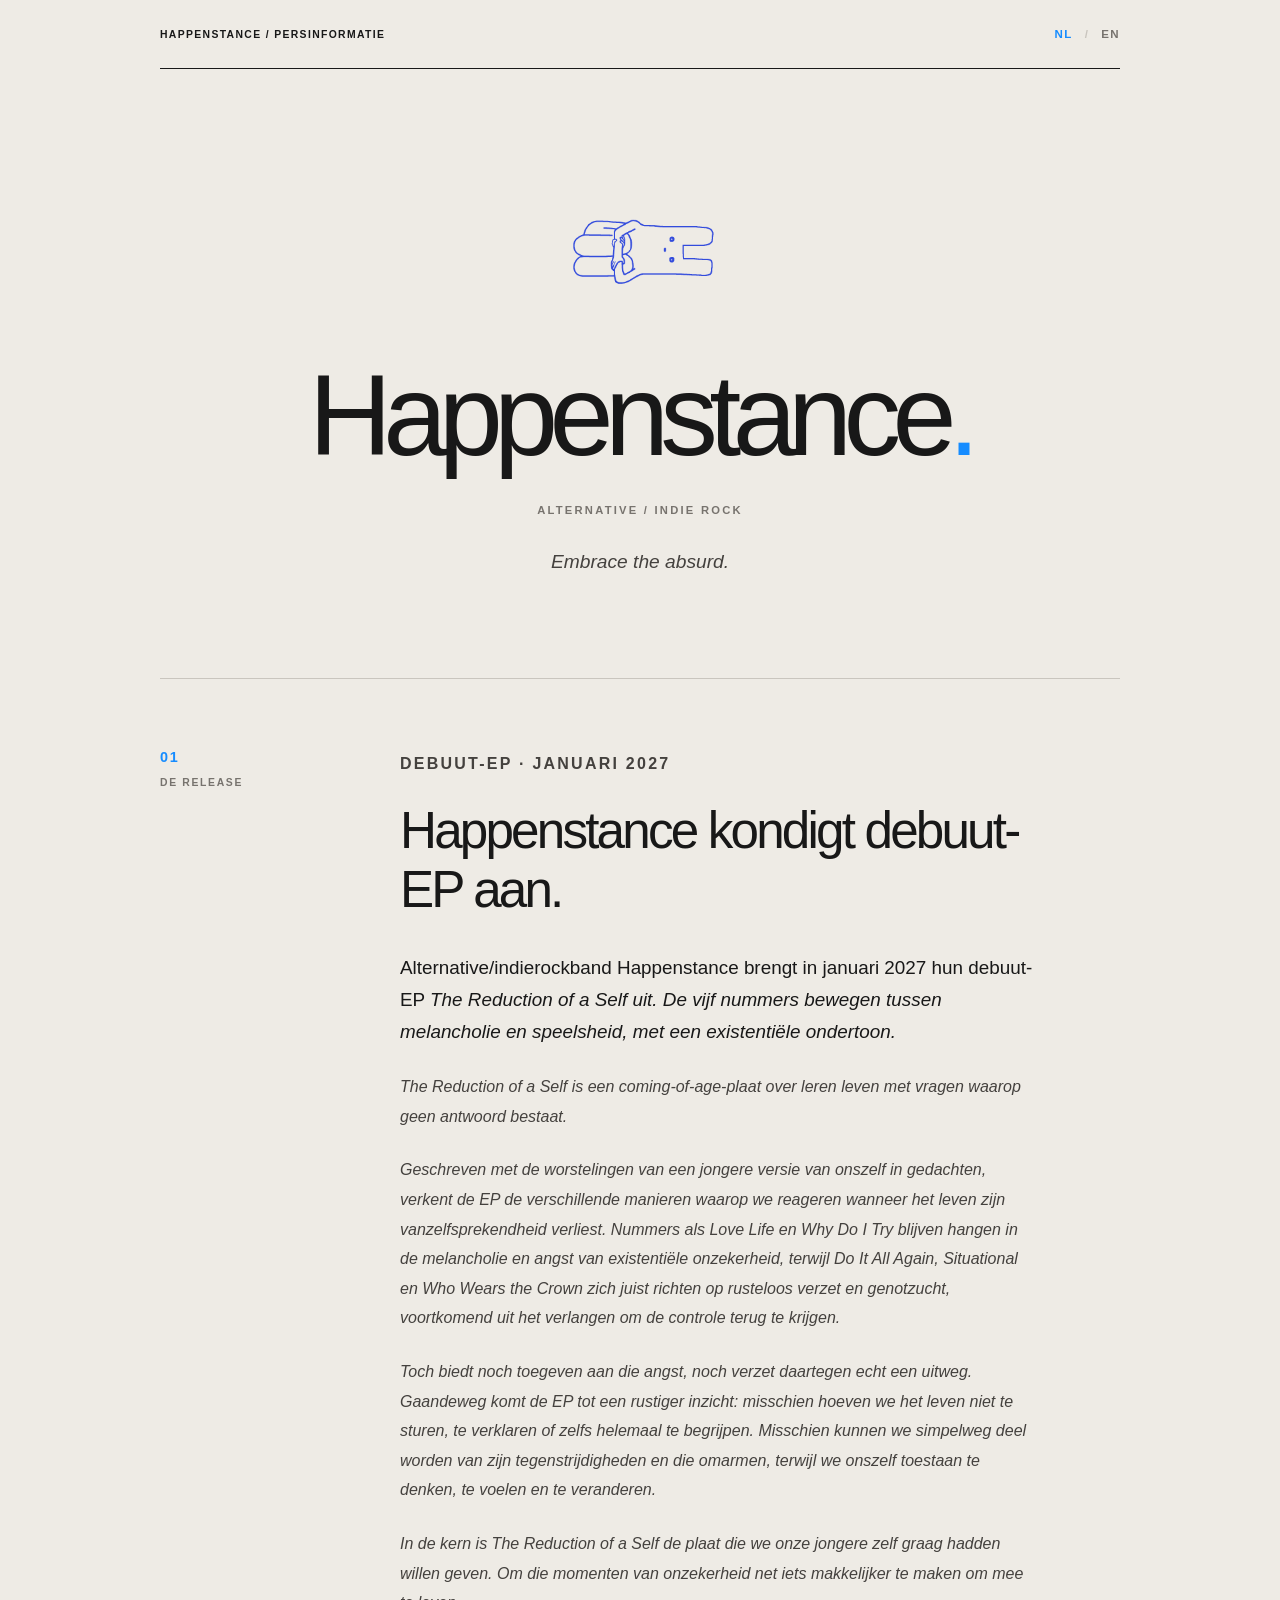
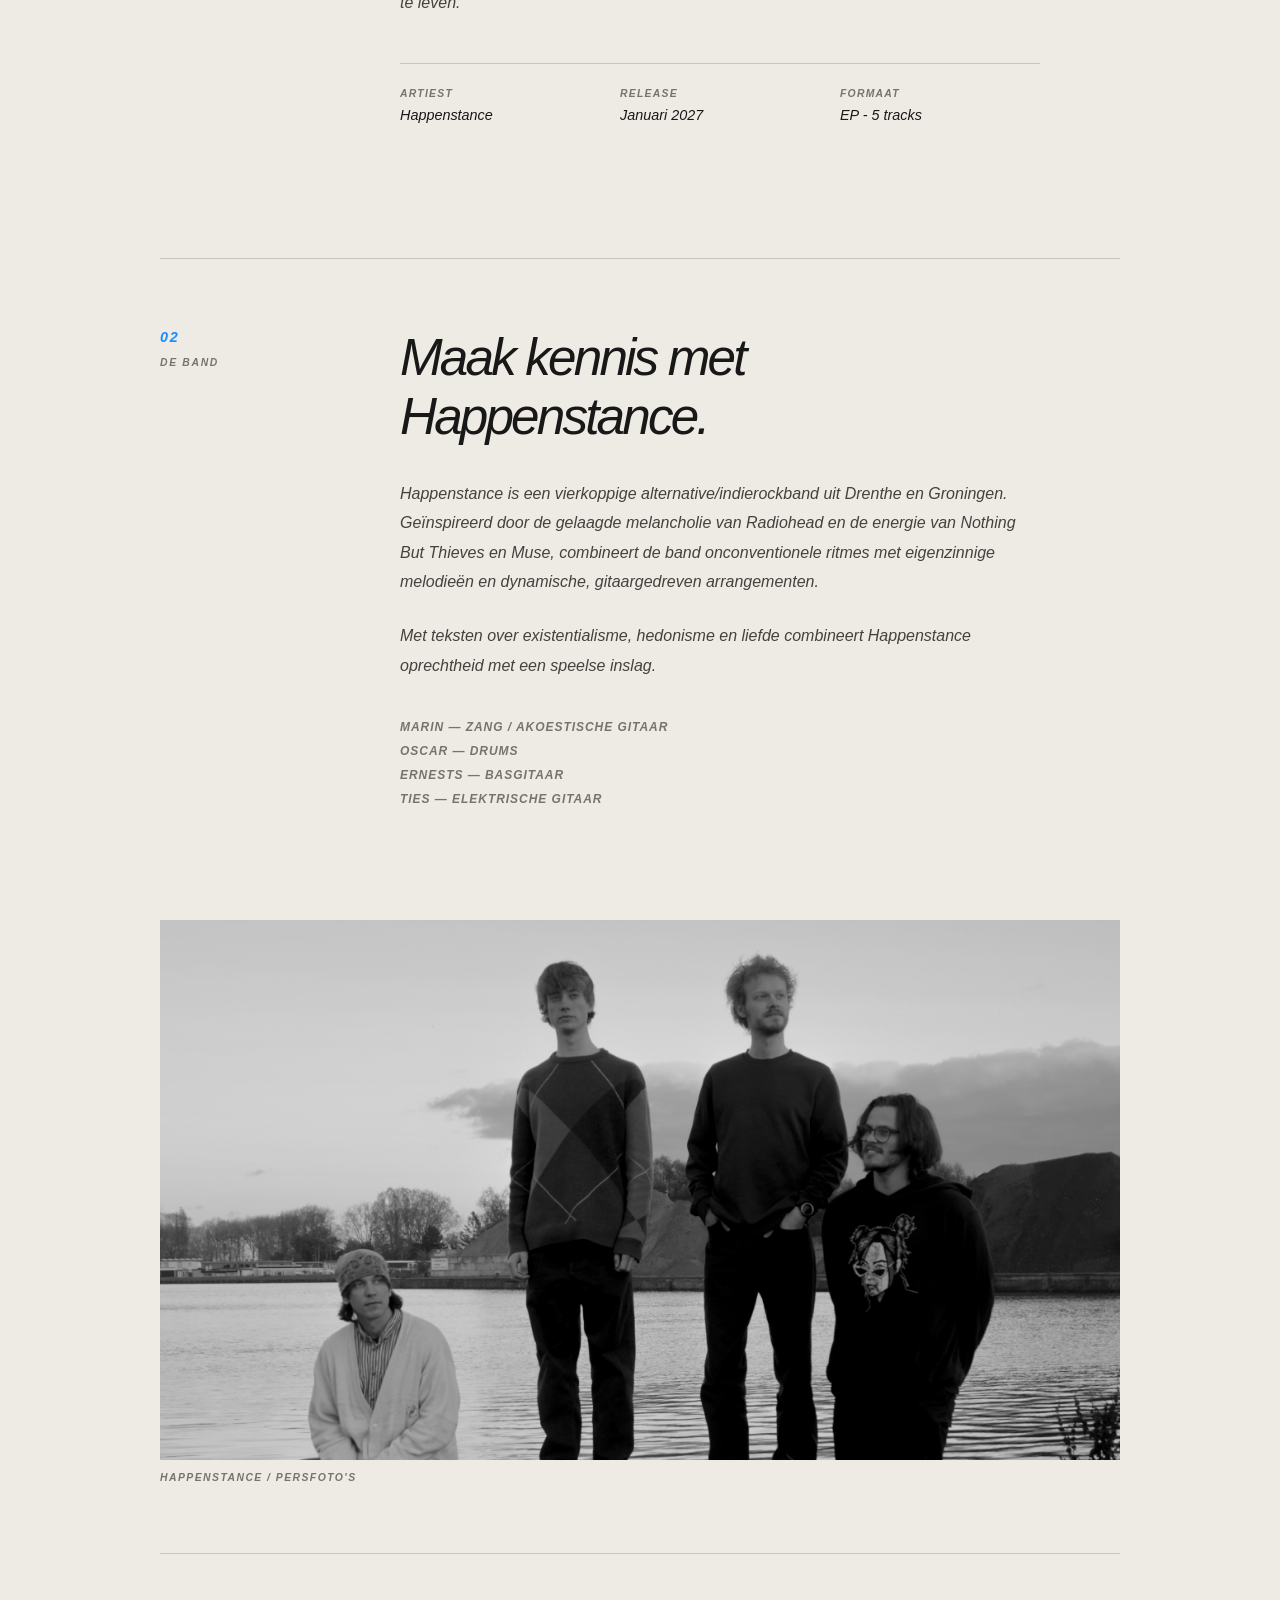
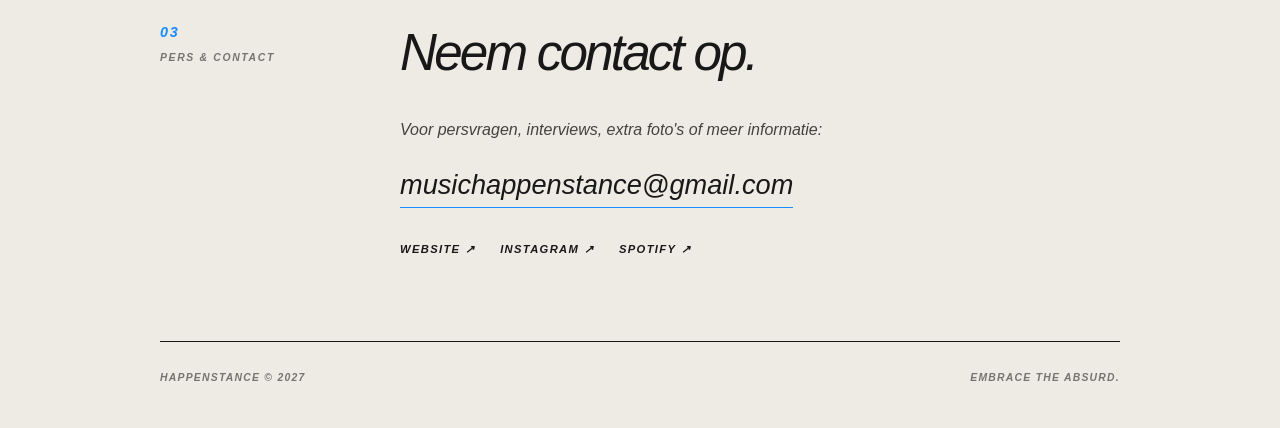
==== EPK/index.html @ 8ff41bfc "added EPKs" ====
<!DOCTYPE html>
<html lang="nl">
<head>
    <meta charset="UTF-8">
    <meta name="viewport" content="width=device-width, initial-scale=1">
    <meta name="robots" content="noindex, nofollow">
    <meta name="theme-color" content="#eeebe5">

    <title>Happenstance — Press Kit</title>
    <meta name="description"
          content="Press information for Happenstance's upcoming EP.">

    <link rel="stylesheet" href="../static/css/epk.css">
</head>

<body>
    <main class="press-sheet">

        <!-- Masthead -->
        <header class="masthead">
            <span>HAPPENSTANCE / PERSINFORMATIE</span>
            
            <nav class="language-switch" aria-label="Taal kiezen">
                <a href="index.html" lang="nl"
                class="active" aria-current="page">NL</a>
                <span class="language-divider">/</span>
                <a href="en/index.html" lang="en">EN</a>
            </nav>
        </header>


        <!-- Identity -->
        <section class="identity">
            <img
                class="bunny-logo"
                src="../images/blue_bunny_transparent.png"
                alt="Happenstance blue bunny logo"
            >

            <h1>Happenstance<span>.</span></h1>

            <p class="identity-subtitle">
                ALTERNATIVE / INDIE ROCK
            </p>

            <p class="identity-tagline">
                Embrace the absurd.
            </p>
        </section>

        <!-- Release -->
        <section class="press-section">
            <div class="section-marker">
                <span>01</span>
                <span>DE RELEASE</span>
            </div>

            <div class="section-copy">
                <p class="eyebrow">DEBUUT-EP · JANUARI 2027</p>

                <h2>Happenstance kondigt debuut-EP aan.</h2>

                <p class="lead">
                    Alternative/indierockband Happenstance brengt 
                    in januari 2027 hun debuut-EP <em>The Reduction of a Self<em> uit. 
                    De vijf nummers bewegen tussen melancholie en speelsheid, 
                    met een existentiële ondertoon.
                </p>
                                
                <p>
                    <em>The Reduction of a Self</em> is een coming-of-age-plaat
                    over leren leven met vragen waarop geen antwoord bestaat.
                </p>

                <p>
                    Geschreven met de worstelingen van een jongere versie van
                    onszelf in gedachten, verkent de EP de verschillende manieren
                    waarop we reageren wanneer het leven zijn vanzelfsprekendheid
                    verliest. Nummers als <em>Love Life</em> en <em>Why Do I Try</em> 
                    blijven hangen in de melancholie en angst van existentiële onzekerheid, 
                    terwijl <em>Do It All Again</em>, <em>Situational</em> en <em>Who Wears the Crown</em> 
                    zich juist richten op rusteloos verzet en genotzucht, voortkomend uit
                    het verlangen om de controle terug te krijgen.
                </p>

                <p>
                    Toch biedt noch toegeven aan die angst, noch verzet daartegen 
                    echt een uitweg. Gaandeweg komt de EP tot een
                    rustiger inzicht: misschien hoeven we het leven niet
                    te sturen, te verklaren of zelfs helemaal te begrijpen.
                    Misschien kunnen we simpelweg deel worden van zijn
                    tegenstrijdigheden en die omarmen, terwijl we onszelf
                    toestaan te denken, te voelen en te veranderen.
                </p>

                <p>
                    In de kern is <em>The Reduction of a Self</em> de plaat
                    die we onze jongere zelf graag hadden willen geven.
                    Om die momenten van onzekerheid net iets makkelijker
                    te maken om mee te leven.
                </p>

                <div class="release-details">
                    <div>
                        <span>ARTIEST</span>
                        <strong>Happenstance</strong>
                    </div>

                    <div>
                        <span>RELEASE</span>
                        <strong>Januari 2027</strong>
                    </div>

                    <div>
                        <span>FORMAAT</span>
                        <strong>EP - 5 tracks</strong>
                    </div>
                </div>
            </div>
        </section>

        <!-- Band -->
        <section class="press-section">
            <div class="section-marker">
                <span>02</span>
                <span>DE BAND</span>
            </div>

            <div class="section-copy">
                <h2>Maak kennis met Happenstance.</h2>

                <p>
                    Happenstance is een vierkoppige alternative/indierockband
                    uit Drenthe en Groningen. Geïnspireerd door de gelaagde
                    melancholie van Radiohead en de energie van Nothing But
                    Thieves en Muse, combineert de band onconventionele ritmes
                    met eigenzinnige melodieën en dynamische, gitaargedreven
                    arrangementen.
                </p>

                <p>
                    Met teksten over existentialisme, hedonisme en liefde
                    combineert Happenstance oprechtheid met een speelse inslag.
                </p>

                <p class="members">
                    MARIN — ZANG / AKOESTISCHE GITAAR<br>
                    OSCAR — DRUMS<br>
                    ERNESTS — BASGITAAR<br>
                    TIES — ELEKTRISCHE GITAAR
                </p>
            </div>
        </section>

        <!-- Band photograph -->
        <figure class="band-photo">
            <img
                src="../images/happenstance_stand.jpg"
                alt="Happenstance band photograph"
                loading="lazy"
            >
            <figcaption>
                HAPPENSTANCE / PERSFOTO'S
            </figcaption>
        </figure>

        <!-- Press & contact -->
        <section class="press-section contact-section">
            <div class="section-marker">
                <span>03</span>
                <span>PERS & CONTACT</span>
            </div>

            <div class="section-copy">
                <h2>Neem contact op.</h2>

                <p>
                    Voor persvragen, interviews, extra foto's
                    of meer informatie:
                </p>

                <a class="email"
                   href="mailto:musichappenstance@gmail.com">
                    musichappenstance@gmail.com
                </a>

                <div class="press-links">
                    <a href="https://happenstance.nl">
                        WEBSITE ↗
                    </a>

                    <a href="https://www.instagram.com/happenstance.music/">
                        INSTAGRAM ↗
                    </a>

                    <a href="https://open.spotify.com/artist/1jsDkZNwyy4KdxAfEmWyUk">
                        SPOTIFY ↗
                    </a>
                </div>
            </div>
        </section>

        <footer class="footer">
            <span>HAPPENSTANCE © 2027</span>
            <span>EMBRACE THE ABSURD.</span>
        </footer>

    </main>
</body>
</html>
---- static/css/epk.css ----
:root {
    --paper: #eeebe5;
    --ink: #181818;
    --body: #44413e;
    --muted: #77736e;
    --rule: #c9c5be;
    --blue: #168cff;
}

* {
    box-sizing: border-box;
}

html {
    background: var(--paper);
}

body {
    margin: 0;
    color: var(--ink);
    background: var(--paper);
    font-family: "Helvetica Neue", Helvetica, Arial, sans-serif;
    font-weight: 400;
    -webkit-font-smoothing: antialiased;
}

a {
    color: inherit;
    text-decoration: none;
}

a:hover {
    color: var(--blue);
}

img {
    display: block;
    max-width: 100%;
}

::selection {
    background: var(--blue);
    color: white;
}

/* Main press sheet */

.press-sheet {
    width: min(100% - 64px, 960px);
    margin: 0 auto;
}

/* Masthead */

.masthead {
    display: flex;
    justify-content: space-between;
    align-items: center;
    gap: 20px;

    padding: 28px 0;

    border-bottom: 1px solid var(--ink);

    font-size: 0.65rem;
    font-weight: 600;
    letter-spacing: 0.13em;
}

/* Identity */

.identity {
    padding: 95px 0 105px;
    text-align: center;
}

.bunny-logo {
    width: 160px;
    height: 160px;
    object-fit: contain;
    margin: 0 auto 28px;
}

.identity h1 {
    margin: 0;
    font-size: clamp(3.5rem, 9vw, 7.5rem);
    font-weight: 300;
    line-height: 1.1;
    letter-spacing: -0.075em;
}

.identity h1 span {
    color: var(--blue);
}

.identity-subtitle {
    margin: 25px 0 0;
    color: var(--muted);
    font-size: 0.7rem;
    font-weight: 600;
    letter-spacing: 0.2em;
}

.separator {
    margin: 0 10px;
    color: var(--blue);
}

.identity-tagline {
    margin: 35px 0 0;
    font-size: 1.2rem;
    font-style: italic;
    color: var(--body);
}

/* Sections */

.press-section {
    display: grid;
    grid-template-columns: 190px minmax(0, 1fr);
    gap: 50px;

    padding: 70px 0 85px;
    border-top: 1px solid var(--rule);
}

.section-marker {
    display: flex;
    flex-direction: column;
    gap: 12px;

    color: var(--muted);
    font-size: 0.65rem;
    font-weight: 600;
    letter-spacing: 0.16em;
}

.section-marker span:first-child {
    color: var(--blue);
    font-size: 0.9rem;
}

.section-copy {
    max-width: 640px;
    min-width: 0;
}

.eyebrow {
    margin: 0 0 20px;
    color: var(--blue);
    font-size: 0.7rem;
    font-weight: 600;
    letter-spacing: 0.14em;
}

.section-copy h2 {
    margin: 0 0 32px;
    font-size: clamp(2rem, 4vw, 3.2rem);
    font-weight: 400;
    line-height: 1.15;
    letter-spacing: -0.055em;
}

.section-copy p {
    margin: 0 0 24px;
    color: var(--body);
    font-size: 1rem;
    line-height: 1.85;
}

.section-copy .lead {
    color: var(--ink);
    font-size: 1.18rem;
    line-height: 1.7;
}

/* Release details */

.release-details {
    display: grid;
    grid-template-columns: repeat(3, 1fr);
    gap: 20px;

    margin-top: 45px;
    padding-top: 24px;

    border-top: 1px solid var(--rule);
}

.release-details div {
    display: flex;
    flex-direction: column;
    gap: 8px;
}

.release-details span {
    color: var(--muted);
    font-size: 0.65rem;
    font-weight: 600;
    letter-spacing: 0.12em;
}

.release-details strong {
    font-size: 0.9rem;
    font-weight: 500;
}

/* Band members */

.section-copy .members {
    margin-top: 35px;
    color: var(--muted);
    font-size: 0.75rem;
    font-weight: 600;
    line-height: 2;
    letter-spacing: 0.08em;
}

/* Band photograph */

.band-photo {
    margin: 0 0 30px;
}

.band-photo img {
    width: 100%;
    max-height: 540px;
    object-fit: cover;
    filter: grayscale(100%);
}

.band-photo figcaption {
    margin-top: 12px;
    color: var(--muted);
    font-size: 0.65rem;
    font-weight: 600;
    letter-spacing: 0.14em;
}

/* Contact */

.contact-section {
    margin-top: 70px;
}

.email {
    display: inline-block;
    max-width: 100%;
    padding-bottom: 6px;
    border-bottom: 1px solid var(--blue);

    font-size: clamp(1.1rem, 2.5vw, 1.7rem);
    overflow-wrap: anywhere;
}

.press-links {
    display: flex;
    flex-wrap: wrap;
    gap: 25px;

    margin-top: 35px;
}

.press-links a {
    font-size: 0.7rem;
    font-weight: 600;
    letter-spacing: 0.12em;
}

/* Footer */

.footer {
    display: flex;
    justify-content: space-between;
    gap: 20px;

    padding: 30px 0 45px;

    border-top: 1px solid var(--ink);

    color: var(--muted);
    font-size: 0.65rem;
    font-weight: 600;
    letter-spacing: 0.12em;
}

/* Mobile */

@media (max-width: 700px) {

    .press-sheet {
        width: calc(100% - 40px);
    }

    .masthead {
        padding: 22px 0;
        font-size: 0.55rem;
    }

    .identity {
        padding: 70px 0 80px;
    }

    .bunny-logo {
        width: 125px;
        height: 125px;
    }

    .identity h1 {
        font-size: clamp(2.6rem, 11vw, 5rem);
    }

    .identity-subtitle {
        font-size: 0.58rem;
        line-height: 1.8;
    }

    .identity-tagline {
        font-size: 1.1rem;
    }

    .press-section {
        grid-template-columns: 1fr;
        gap: 25px;
        padding: 50px 0 60px;
    }

    .section-marker {
        flex-direction: row;
        gap: 15px;
        align-items: center;
    }

    .section-copy h2 {
        font-size: 2.2rem;
    }

    .release-details {
        grid-template-columns: 1fr 1fr;
        row-gap: 25px;
    }

    .band-photo img {
        max-height: 400px;
    }

    .contact-section {
        margin-top: 40px;
    }

    .footer {
        flex-direction: column;
        gap: 10px;
    }
}


/* EPK language switch */

.language-switch {
    display: inline-flex;
    align-items: center;
    gap: 12px;
    flex-shrink: 0;

    font-size: 0.72rem;
    font-weight: 600;
    letter-spacing: 0.12em;
}

.language-switch a {
    color: var(--muted);
    transition: color 0.2s ease;
}

.language-switch a:hover {
    color: var(--blue);
}

.language-switch a.active {
    color: var(--blue);
}

.language-divider {
    color: var(--rule);
}

@media (max-width: 700px) {
    .language-switch {
        gap: 9px;
        font-size: 0.7rem;
    }
}
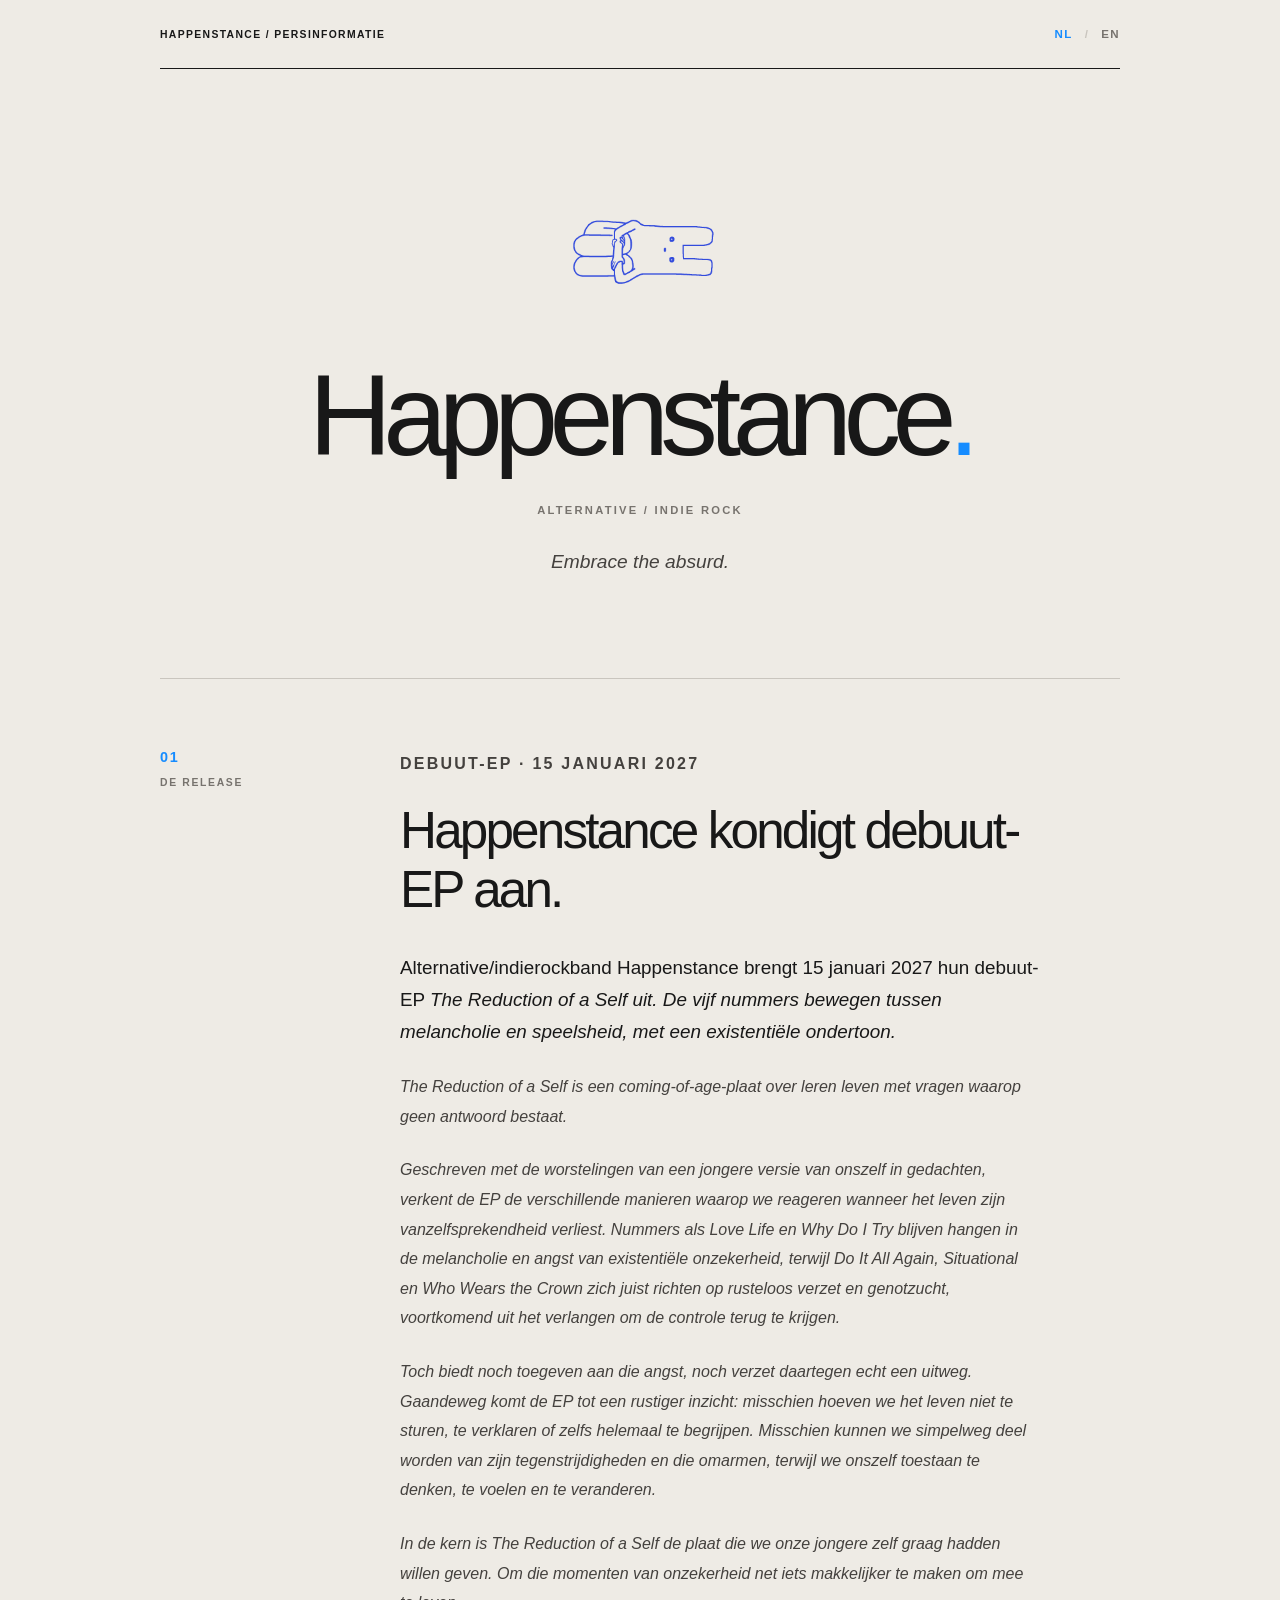
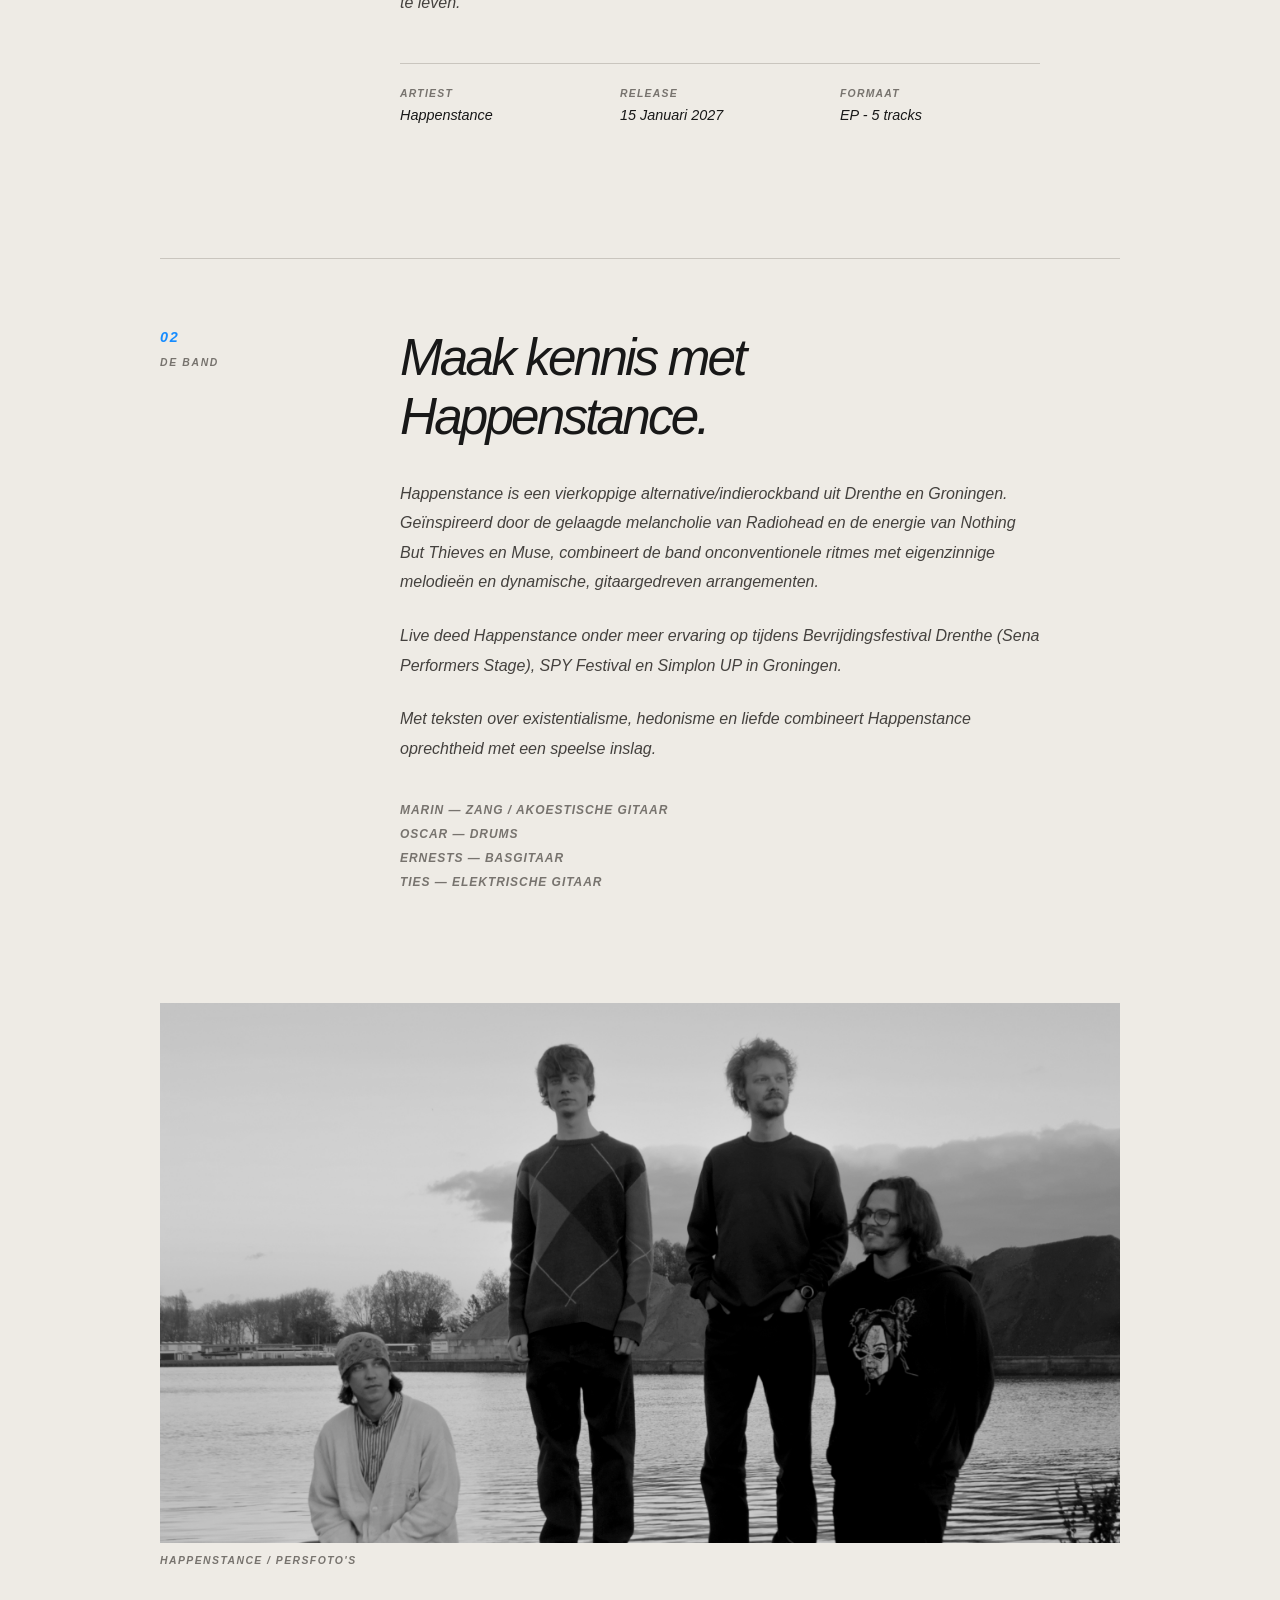
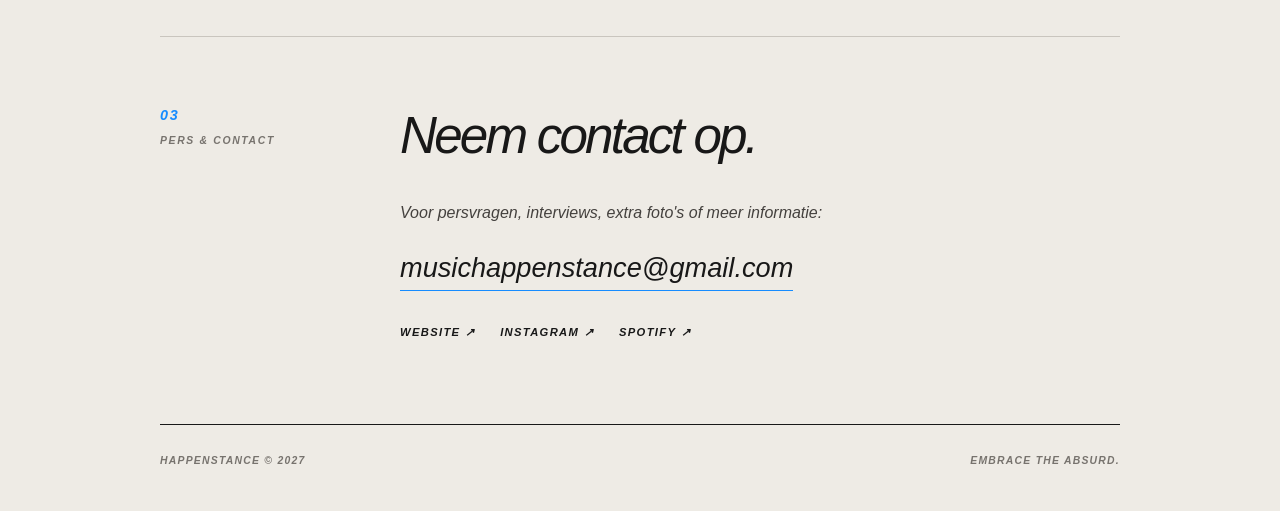
==== commit 3c90f83d: "small tweaks to EPKs" ====
--- a/EPK/index.html
+++ b/EPK/index.html
@@ -57,13 +57,13 @@
             </div>
 
             <div class="section-copy">
-                <p class="eyebrow">DEBUUT-EP · JANUARI 2027</p>
+                <p class="eyebrow">DEBUUT-EP · 15 JANUARI 2027</p>
 
                 <h2>Happenstance kondigt debuut-EP aan.</h2>
 
                 <p class="lead">
                     Alternative/indierockband Happenstance brengt 
-                    in januari 2027 hun debuut-EP <em>The Reduction of a Self<em> uit. 
+                    15 januari 2027 hun debuut-EP <em>The Reduction of a Self<em> uit. 
                     De vijf nummers bewegen tussen melancholie en speelsheid, 
                     met een existentiële ondertoon.
                 </p>
@@ -109,7 +109,7 @@
 
                     <div>
                         <span>RELEASE</span>
-                        <strong>Januari 2027</strong>
+                        <strong>15 Januari 2027</strong>
                     </div>
 
                     <div>
@@ -137,6 +137,11 @@
                     Thieves en Muse, combineert de band onconventionele ritmes
                     met eigenzinnige melodieën en dynamische, gitaargedreven
                     arrangementen.
+                </p>
+
+                <p>
+                    Live deed Happenstance onder meer ervaring op tijdens Bevrijdingsfestival 
+                    Drenthe (Sena Performers Stage), SPY Festival en Simplon UP in Groningen.
                 </p>
 
                 <p>
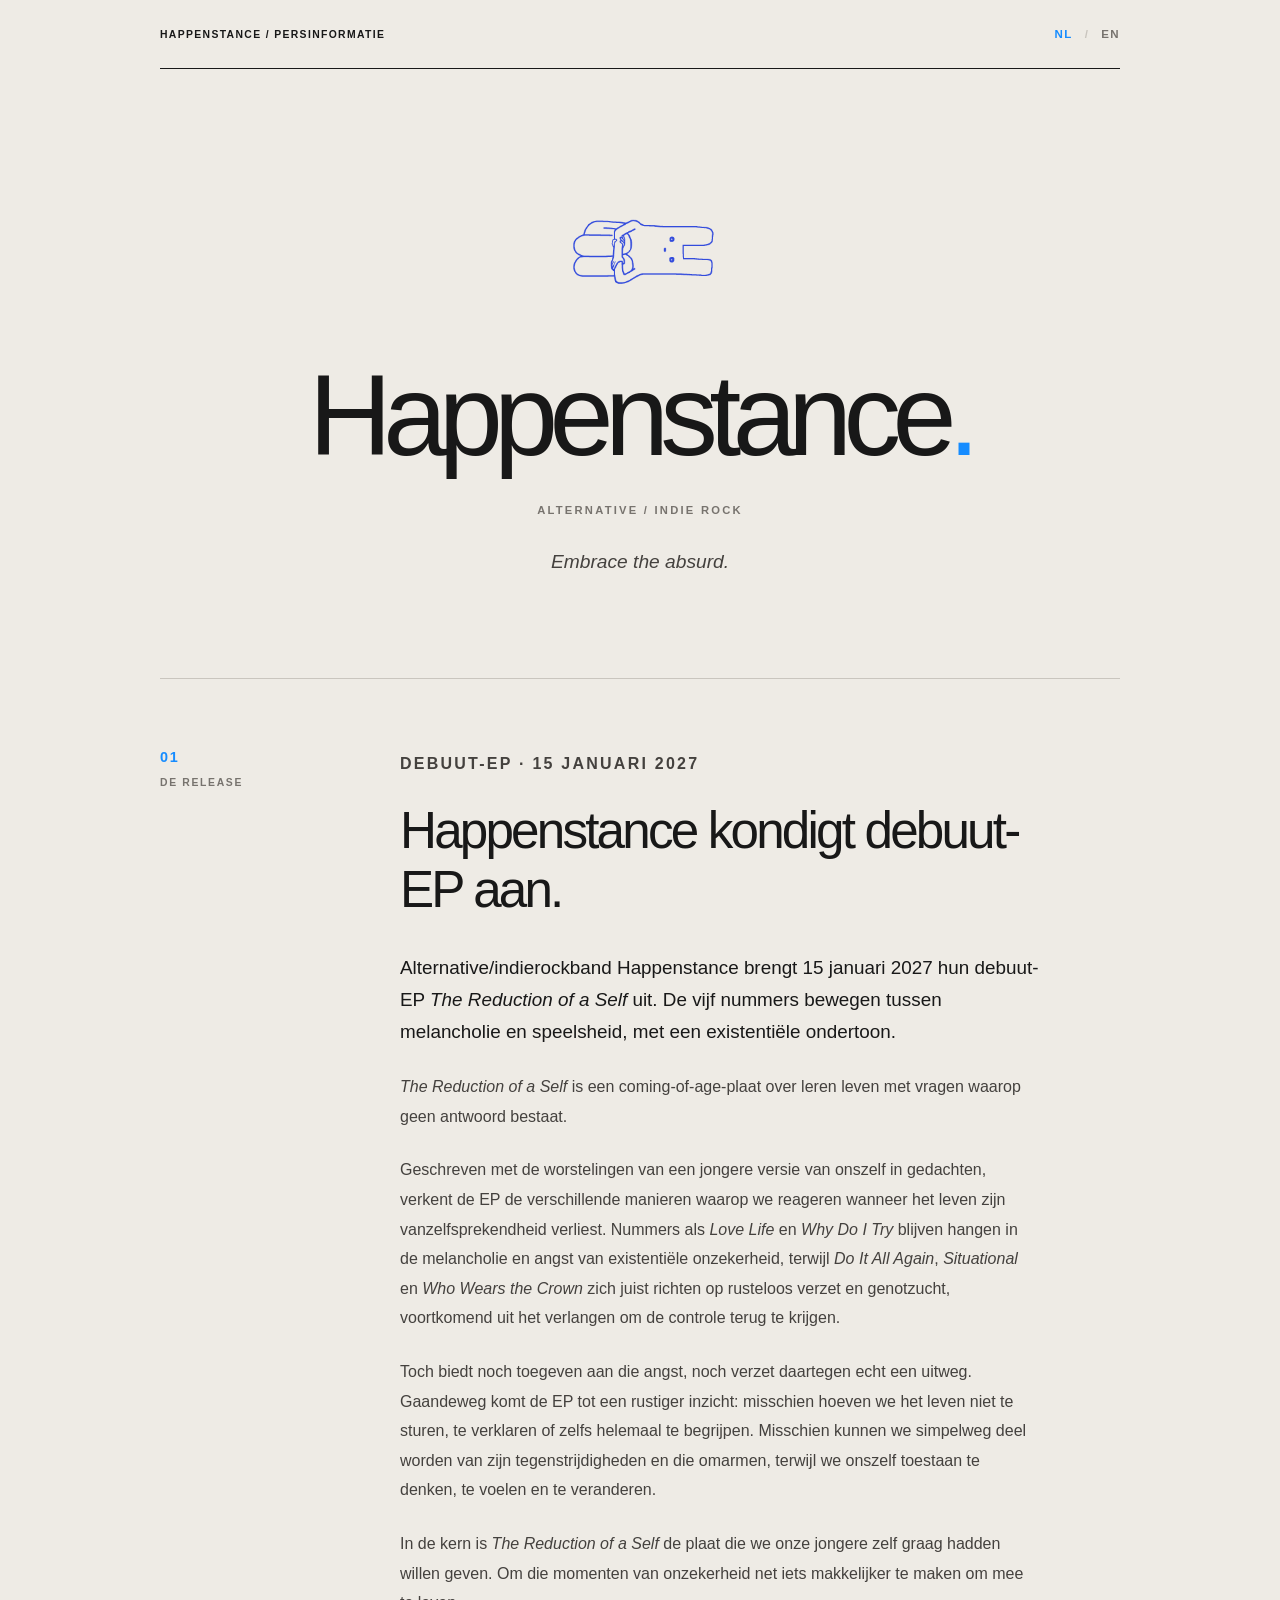
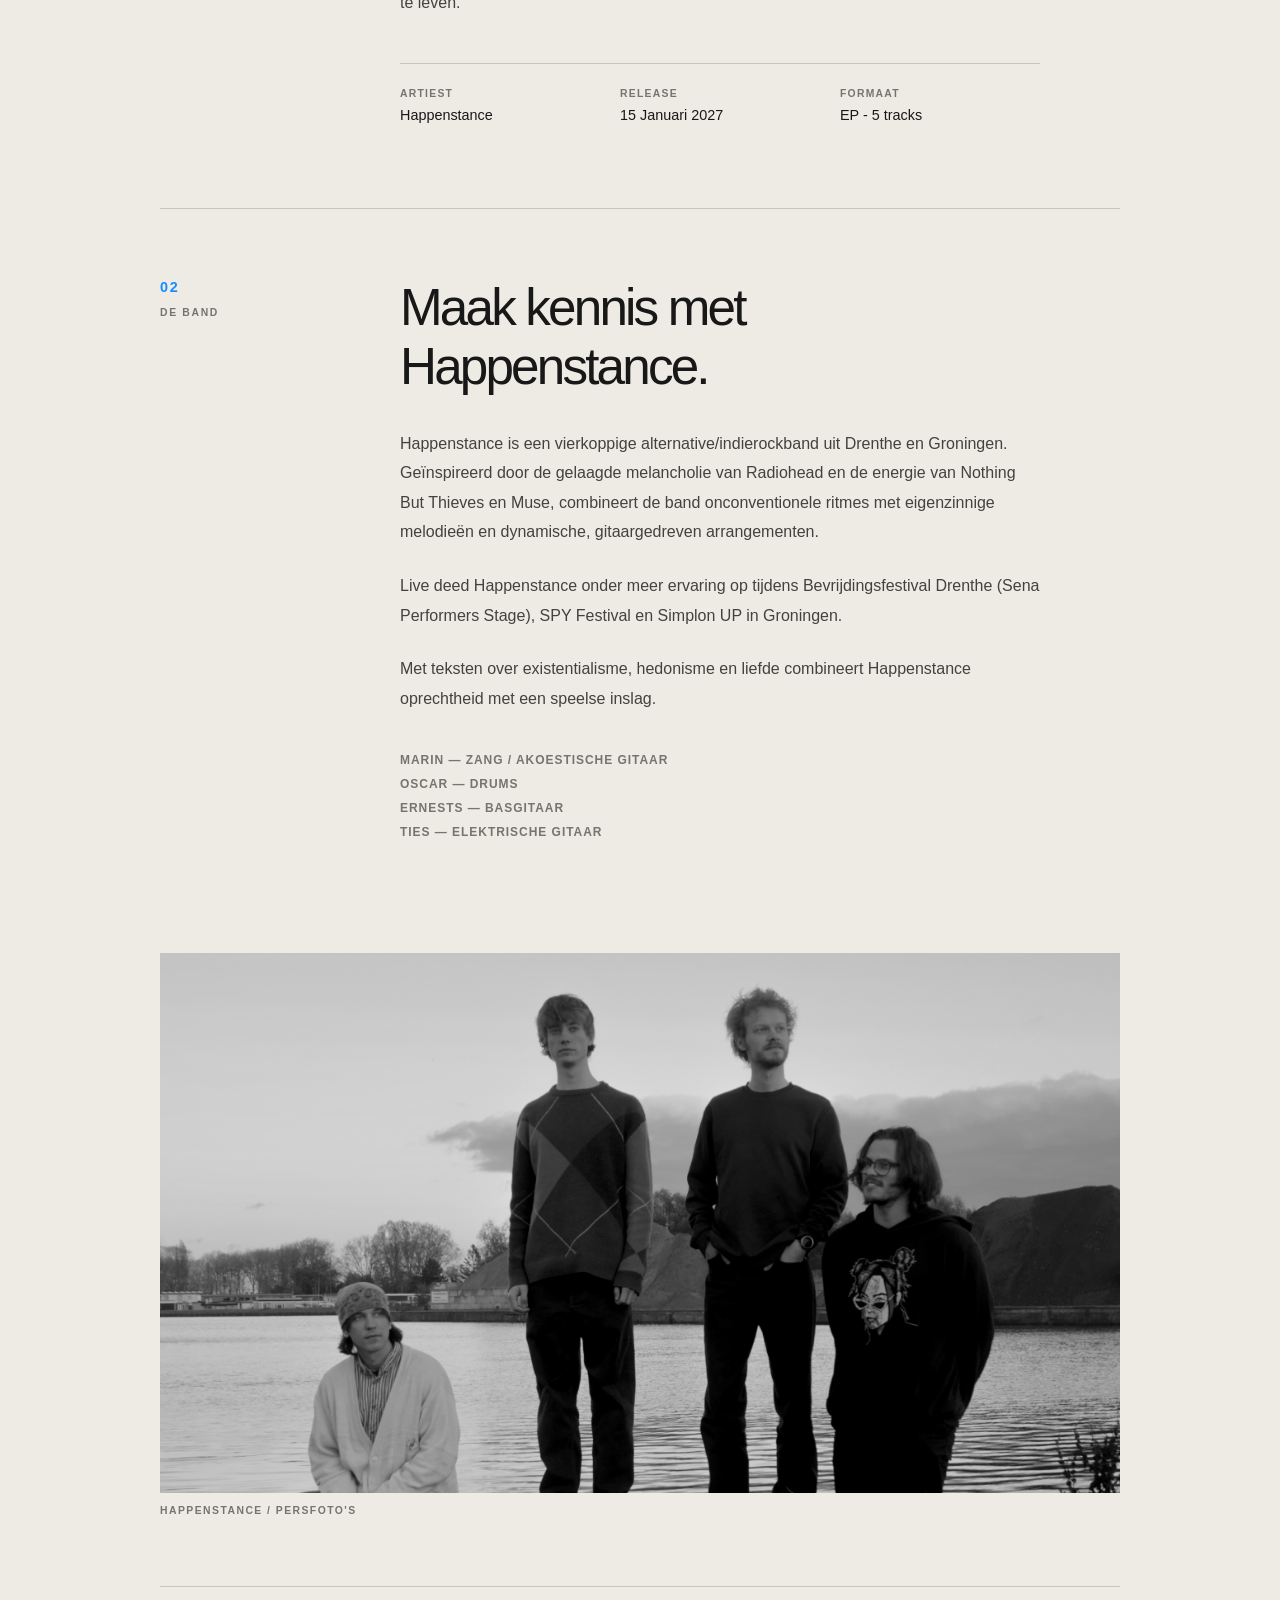
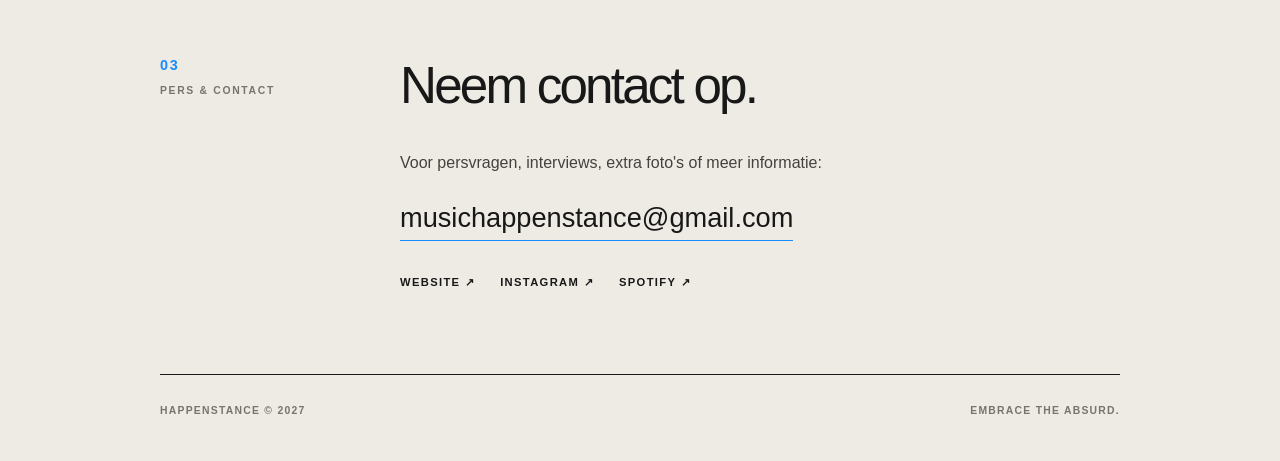
==== commit dc4d3fdd: "fixed slanted text in EPK" ====
--- a/EPK/index.html
+++ b/EPK/index.html
@@ -63,7 +63,7 @@
 
                 <p class="lead">
                     Alternative/indierockband Happenstance brengt 
-                    15 januari 2027 hun debuut-EP <em>The Reduction of a Self<em> uit. 
+                    15 januari 2027 hun debuut-EP <em>The Reduction of a Self</em> uit. 
                     De vijf nummers bewegen tussen melancholie en speelsheid, 
                     met een existentiële ondertoon.
                 </p>
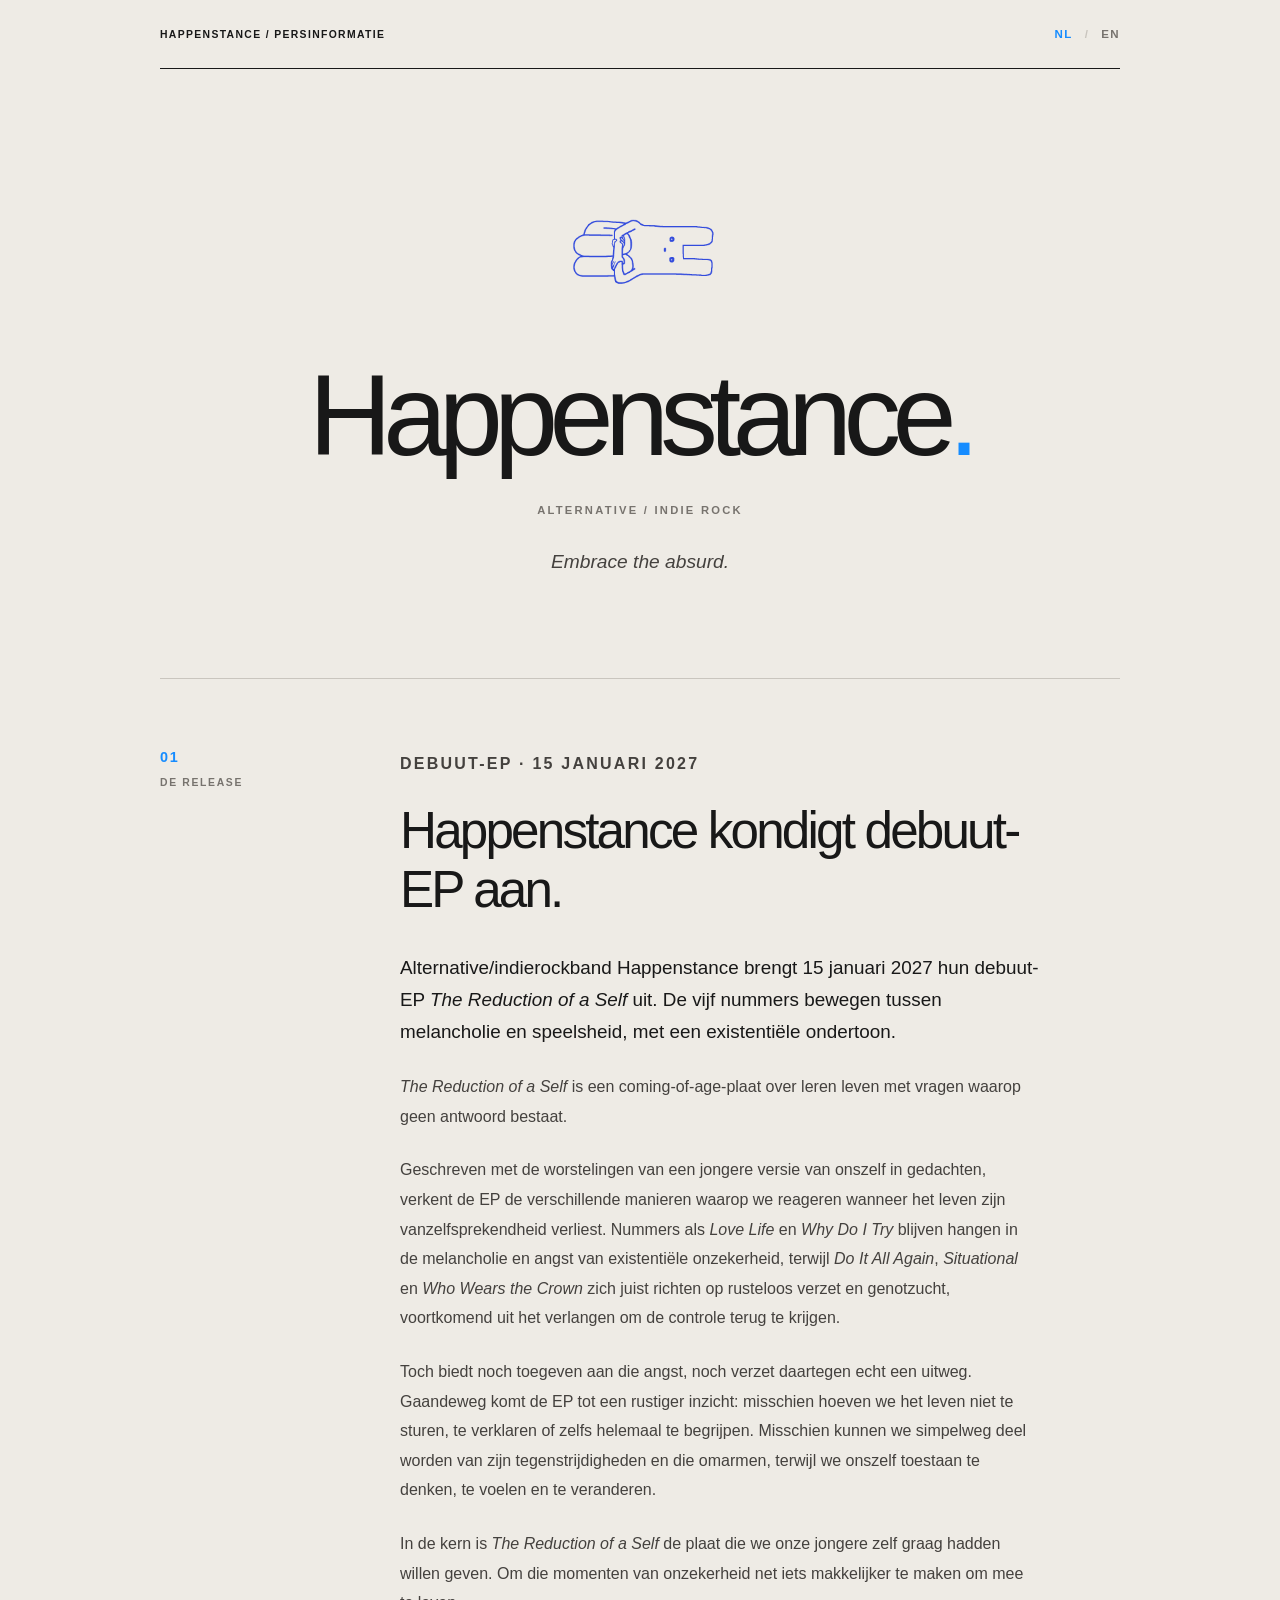
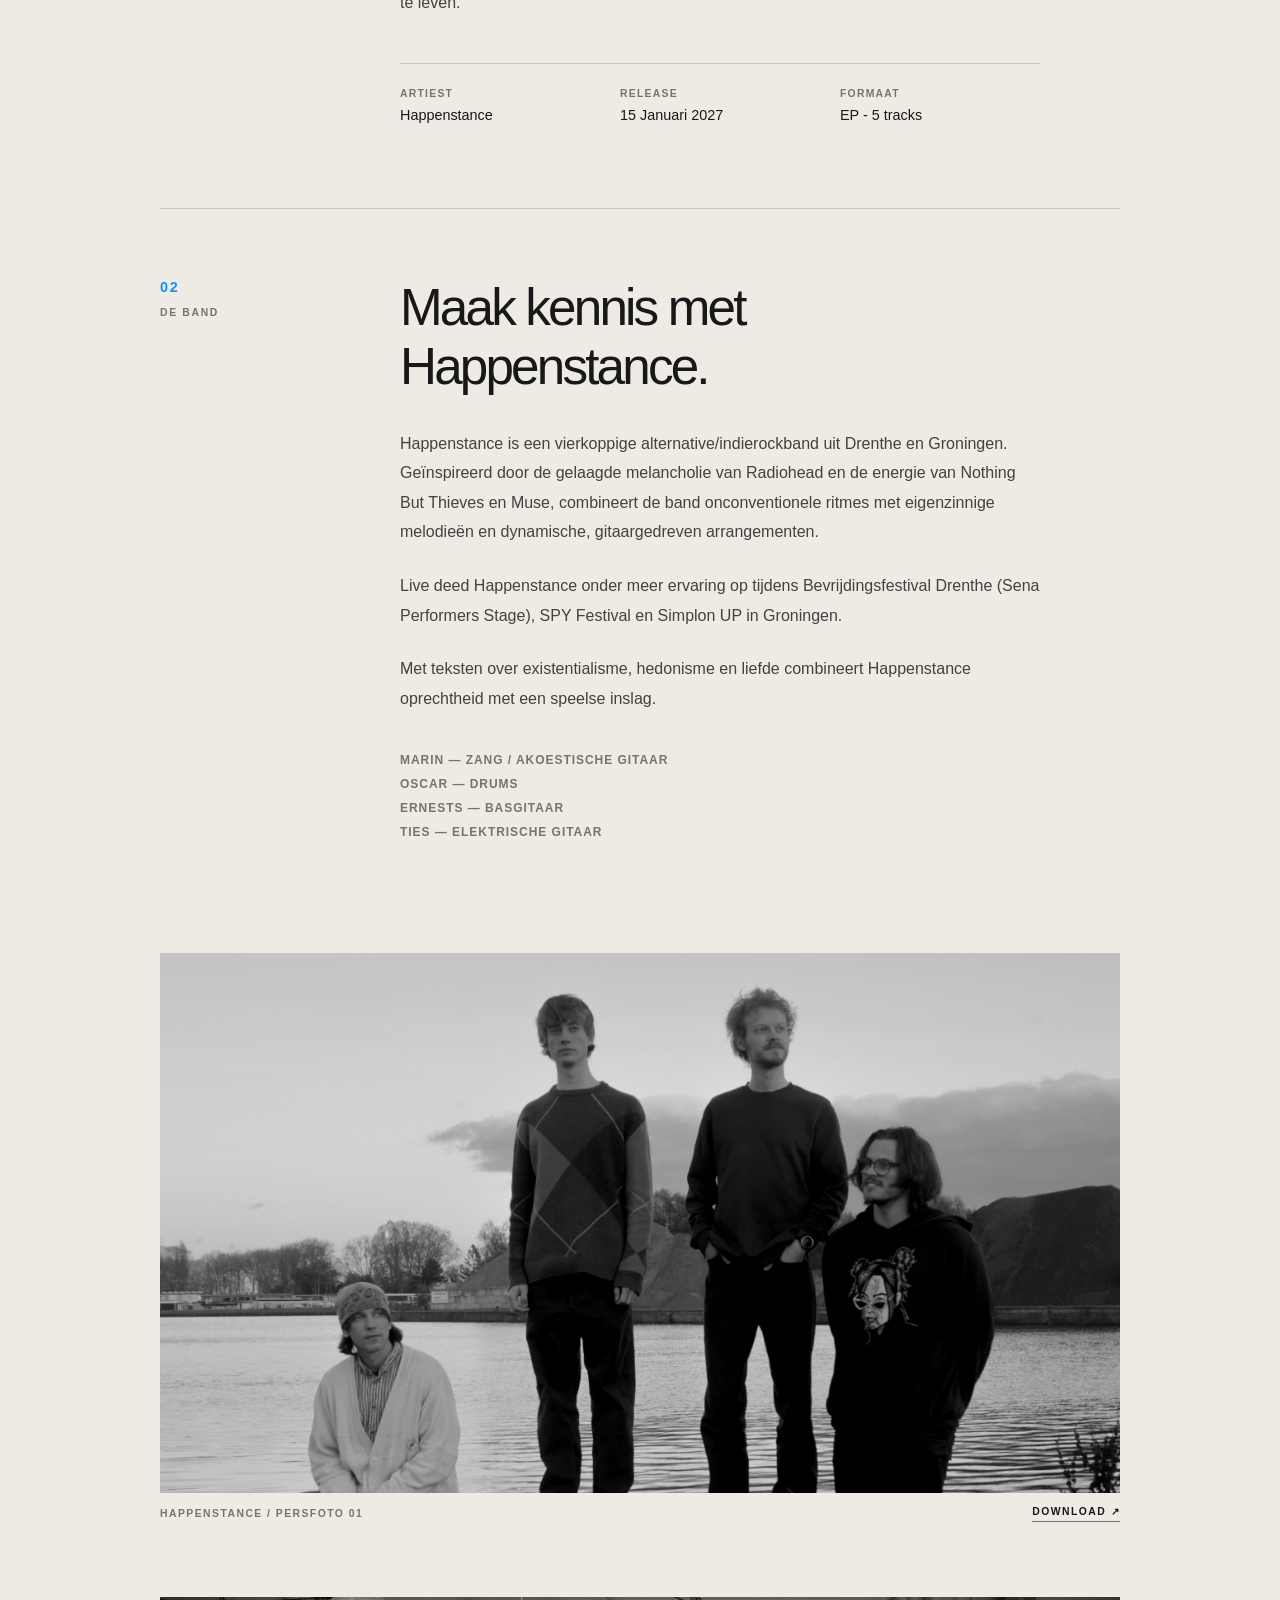
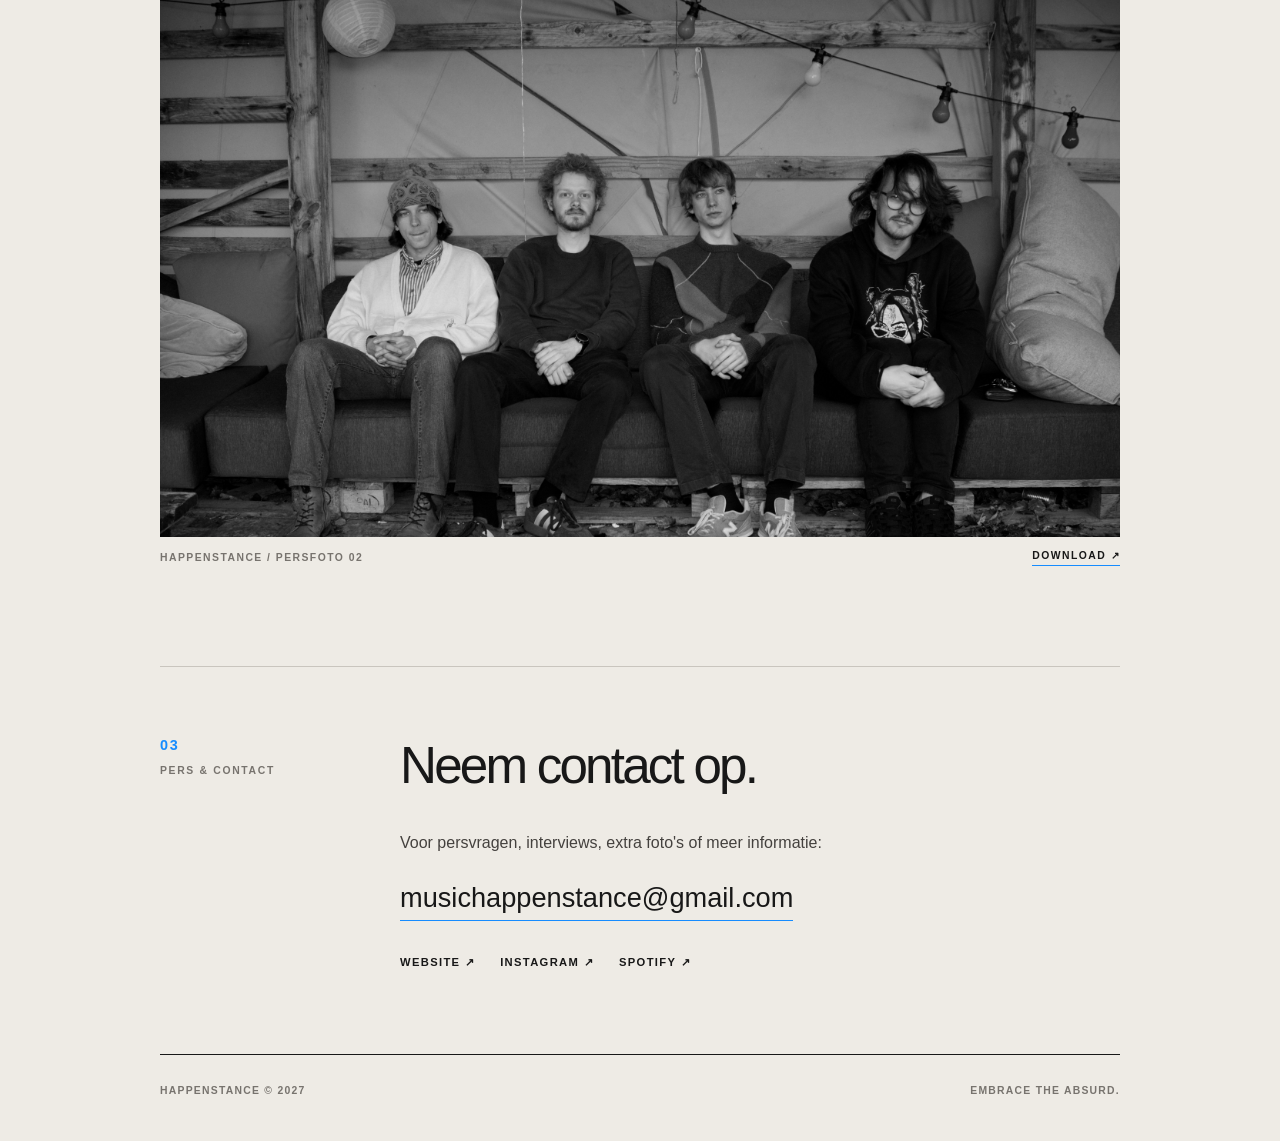
==== commit 18500635: "added second press photo to EPK" ====
--- a/EPK/index.html
+++ b/EPK/index.html
@@ -158,17 +158,38 @@
             </div>
         </section>
 
-        <!-- Band photograph -->
-        <figure class="band-photo">
-            <img
-                src="../images/happenstance_stand.jpg"
-                alt="Happenstance band photograph"
-                loading="lazy"
-            >
-            <figcaption>
-                HAPPENSTANCE / PERSFOTO'S
-            </figcaption>
-        </figure>
+        <!-- Press photographs -->
+        <div class="press-photos">
+
+            <figure class="band-photo">
+                <img
+                    src="../images/happenstance_stand.jpg"
+                    alt="Happenstance standing band photograph"
+                    loading="lazy"
+                >
+                <figcaption>
+                    <span>HAPPENSTANCE / PERSFOTO 01</span>
+                    <a href="../images/happenstance_stand.jpg" download>
+                        DOWNLOAD ↗
+                    </a>
+                </figcaption>
+            </figure>
+
+            <figure class="band-photo">
+                <img
+                    src="../images/happenstance_sit.jpg"
+                    alt="Happenstance sitting band photograph"
+                    loading="lazy"
+                >
+                <figcaption>
+                    <span>HAPPENSTANCE / PERSFOTO 02</span>
+                    <a href="../images/happenstance_sit.jpg" download>
+                        DOWNLOAD ↗
+                    </a>
+                </figcaption>
+            </figure>
+
+        </div>
 
         <!-- Press & contact -->
         <section class="press-section contact-section">
--- a/static/css/epk.css
+++ b/static/css/epk.css
@@ -225,8 +225,9 @@
 
 .band-photo img {
     width: 100%;
-    max-height: 540px;
+    height: 540px;
     object-fit: cover;
+    object-position: center 50%;
     filter: grayscale(100%);
 }
 
@@ -236,6 +237,41 @@
     font-size: 0.65rem;
     font-weight: 600;
     letter-spacing: 0.14em;
+}
+
+/* Press photo collection */
+
+.press-photos {
+    display: flex;
+    flex-direction: column;
+    gap: 45px;
+}
+
+.band-photo figcaption {
+    display: flex;
+    justify-content: space-between;
+    align-items: center;
+    flex-wrap: wrap;
+    gap: 12px;
+}
+
+.band-photo figcaption a {
+    color: var(--ink);
+    border-bottom: 1px solid var(--blue);
+    padding-bottom: 4px;
+    transition: color 0.2s ease;
+}
+
+.band-photo figcaption a:hover {
+    color: var(--blue);
+}
+
+.band-photo img {
+    transition: filter 0.4s ease;
+}
+
+.band-photo img:hover {
+    filter: grayscale(0%);
 }
 
 /* Contact */
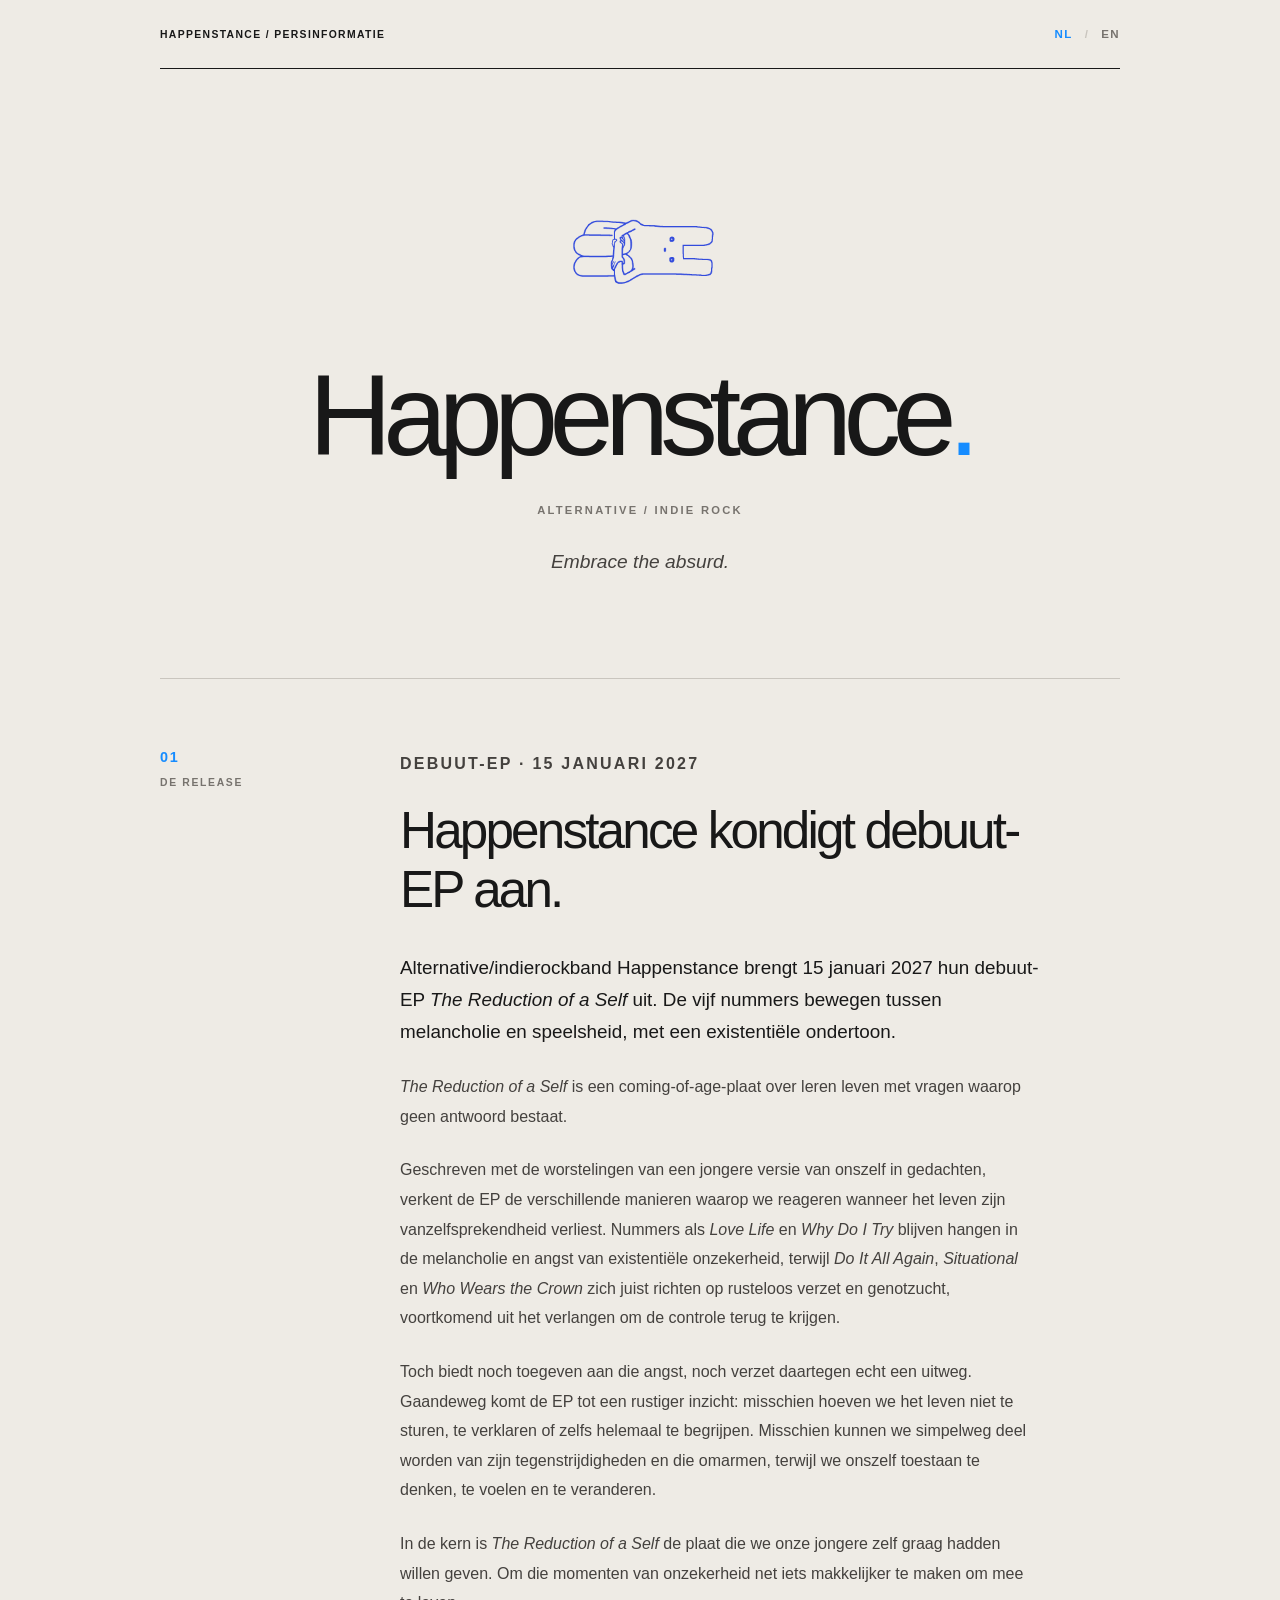
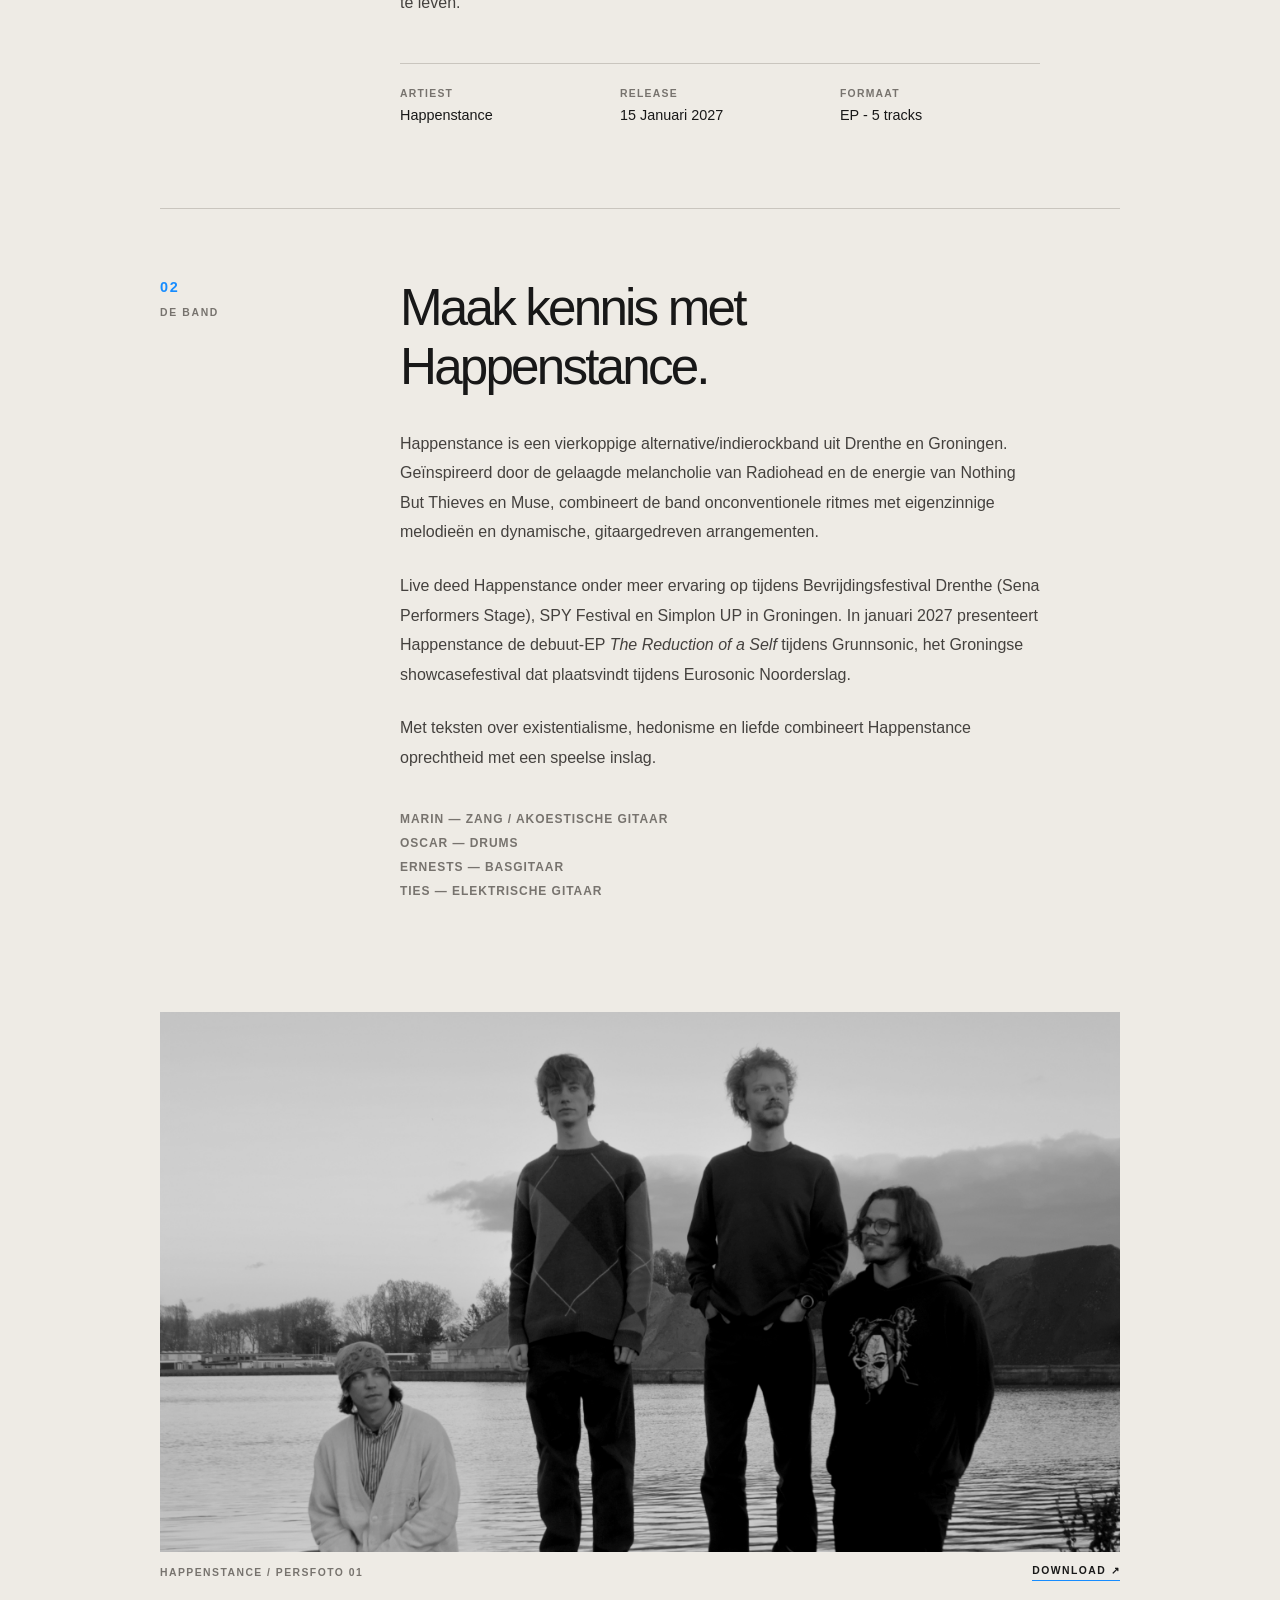
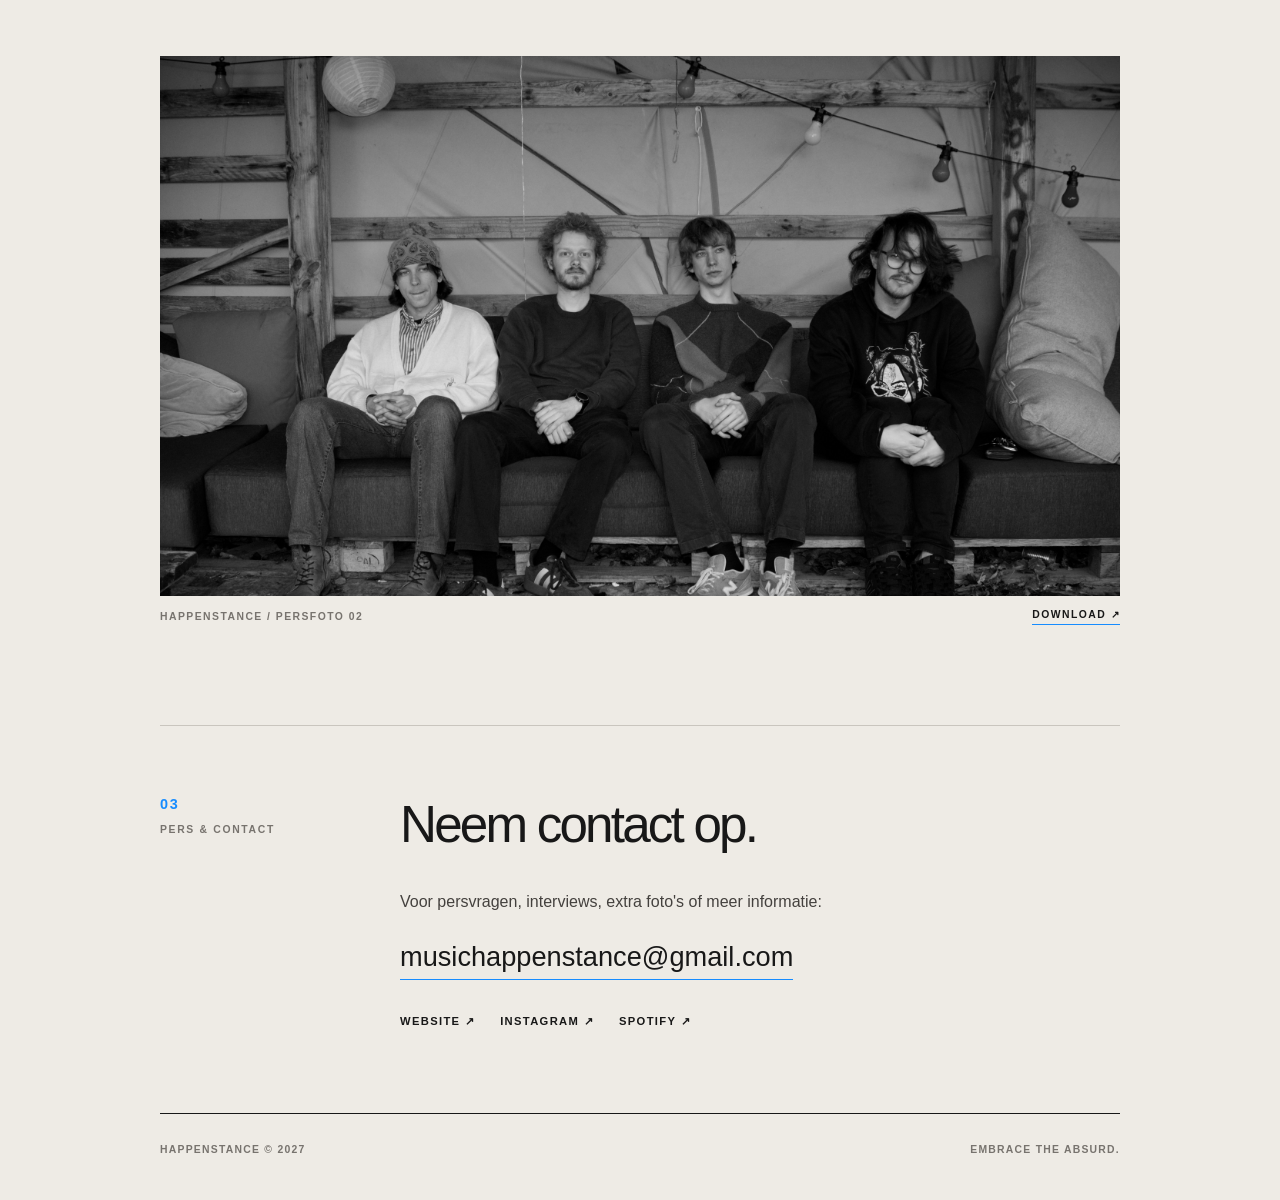
==== commit 32025dca: "added eurosonic mention to EPK" ====
--- a/EPK/index.html
+++ b/EPK/index.html
@@ -141,7 +141,9 @@
 
                 <p>
                     Live deed Happenstance onder meer ervaring op tijdens Bevrijdingsfestival 
-                    Drenthe (Sena Performers Stage), SPY Festival en Simplon UP in Groningen.
+                    Drenthe (Sena Performers Stage), SPY Festival en Simplon UP in Groningen. 
+                    In januari 2027 presenteert Happenstance de debuut-EP <em>The Reduction of a Self</em> 
+                    tijdens Grunnsonic, het Groningse showcasefestival dat plaatsvindt tijdens Eurosonic Noorderslag.
                 </p>
 
                 <p>
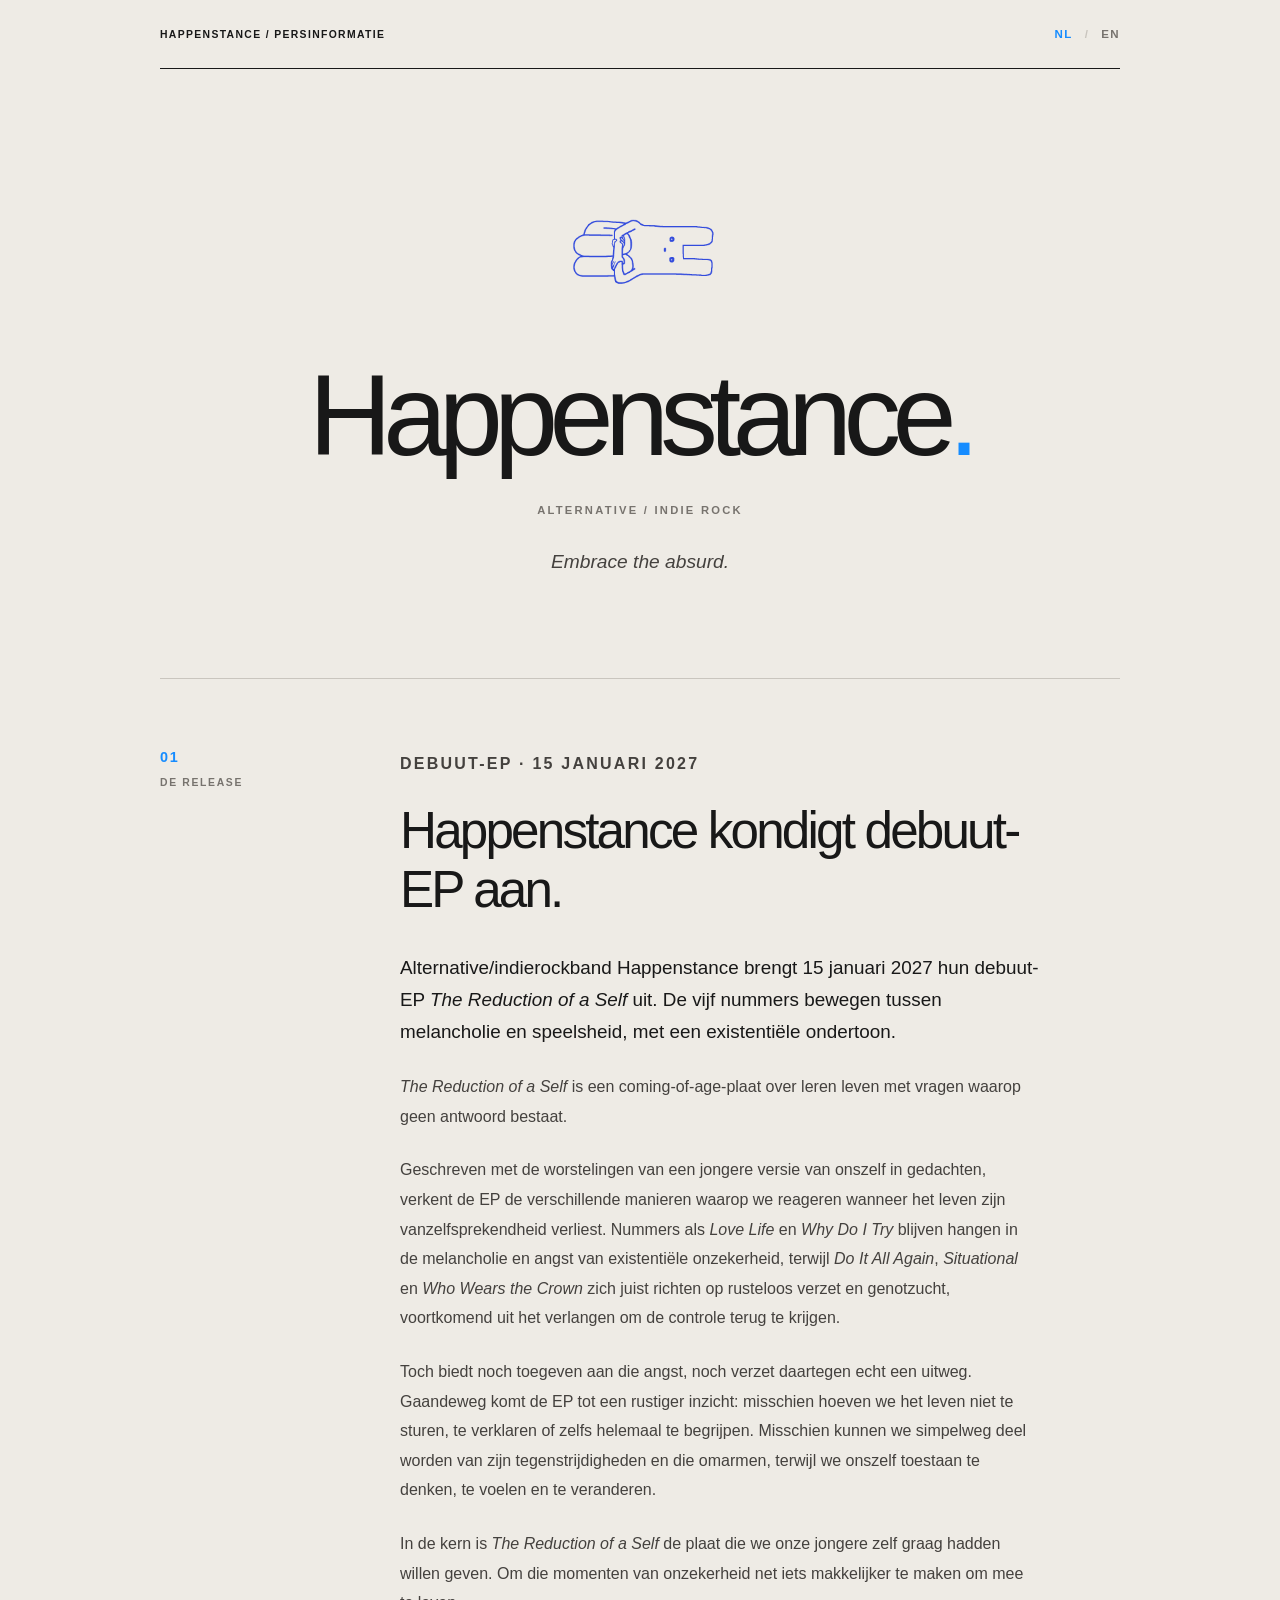
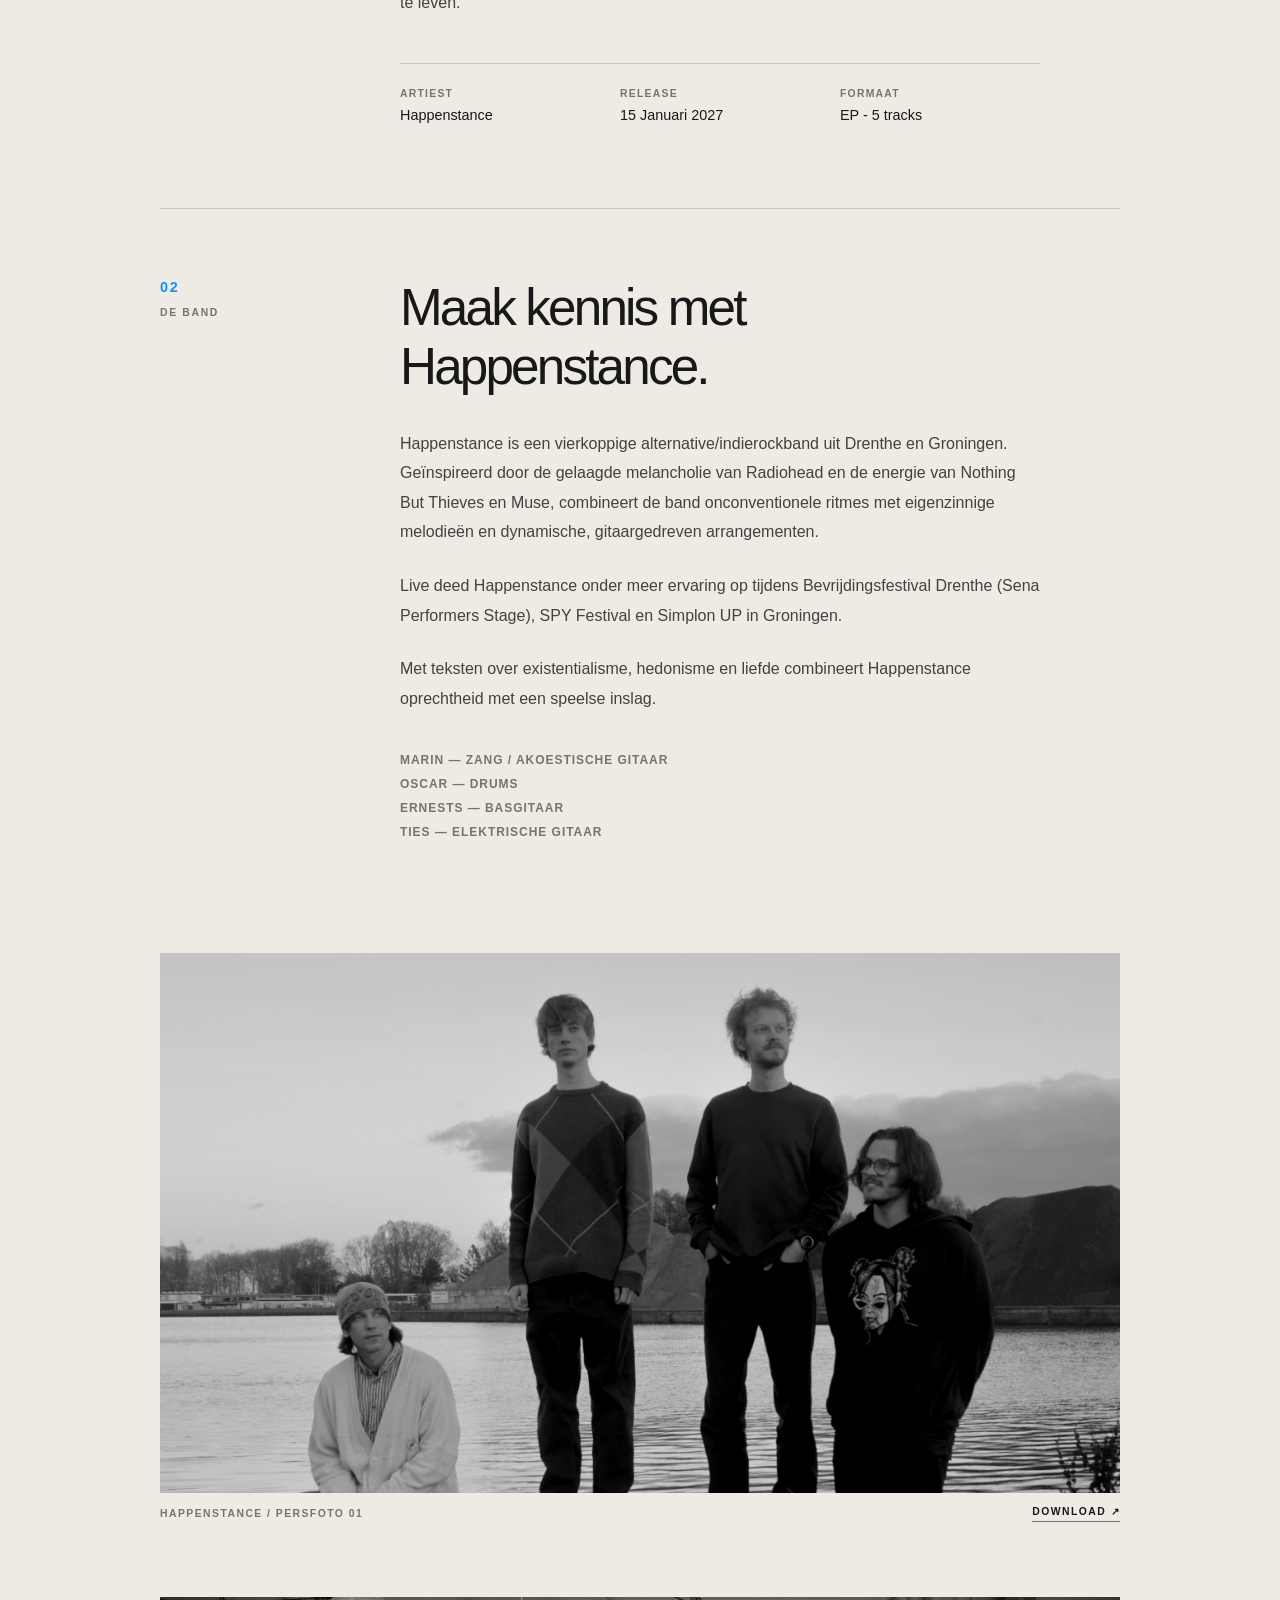
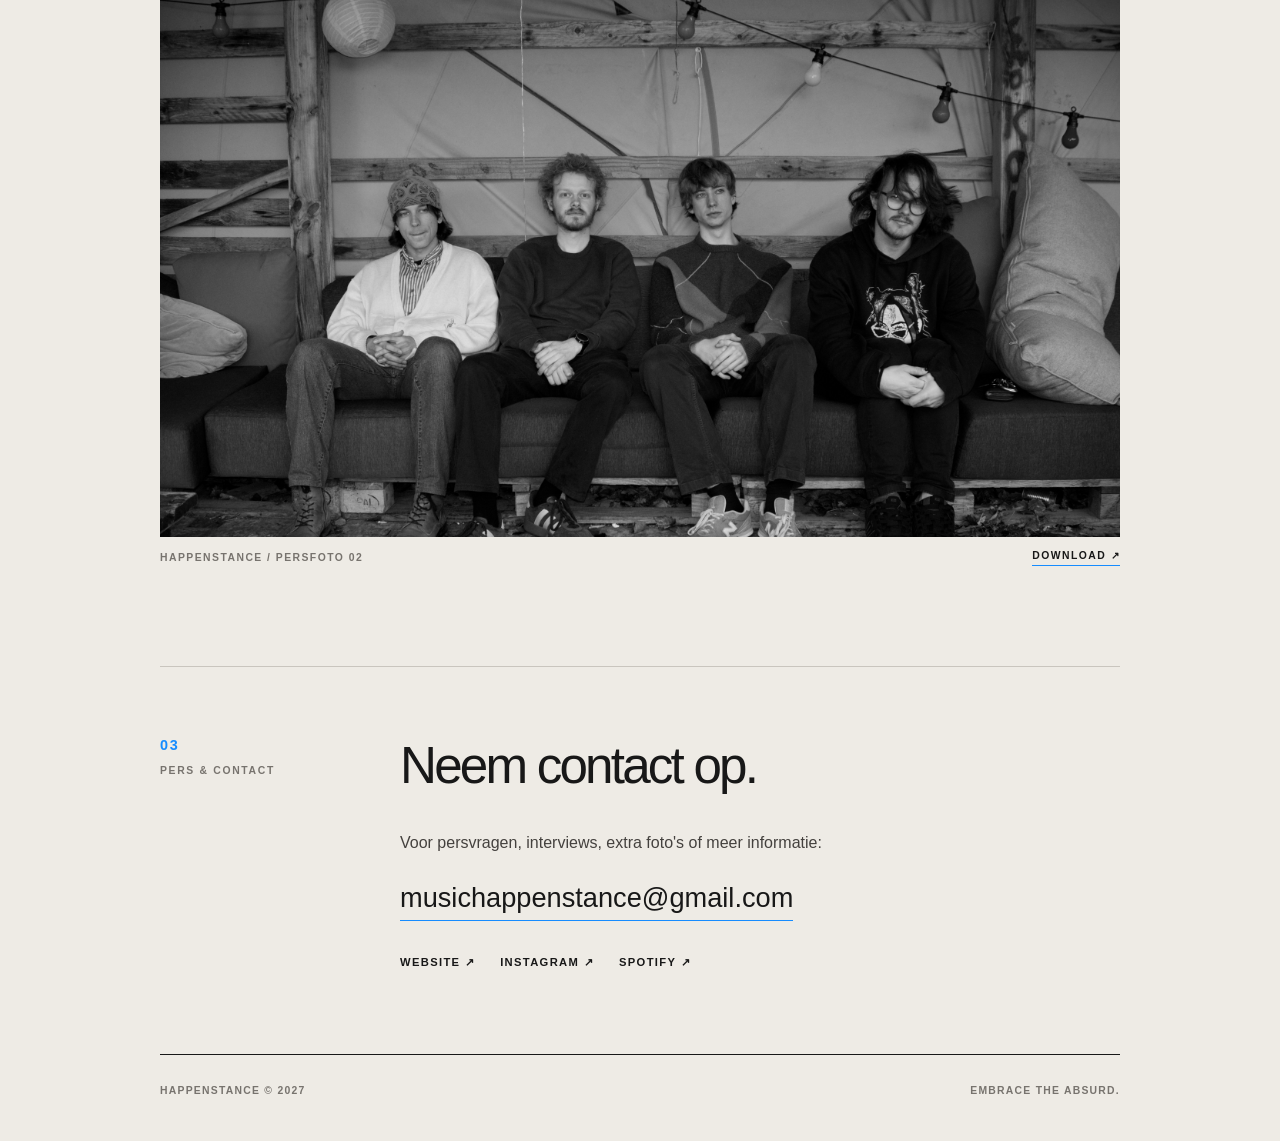
==== commit 783ac3ca: "removed eurosonic" ====
--- a/EPK/index.html
+++ b/EPK/index.html
@@ -141,9 +141,7 @@
 
                 <p>
                     Live deed Happenstance onder meer ervaring op tijdens Bevrijdingsfestival 
-                    Drenthe (Sena Performers Stage), SPY Festival en Simplon UP in Groningen. 
-                    In januari 2027 presenteert Happenstance de debuut-EP <em>The Reduction of a Self</em> 
-                    tijdens Grunnsonic, het Groningse showcasefestival dat plaatsvindt tijdens Eurosonic Noorderslag.
+                    Drenthe (Sena Performers Stage), SPY Festival en Simplon UP in Groningen.
                 </p>
 
                 <p>
